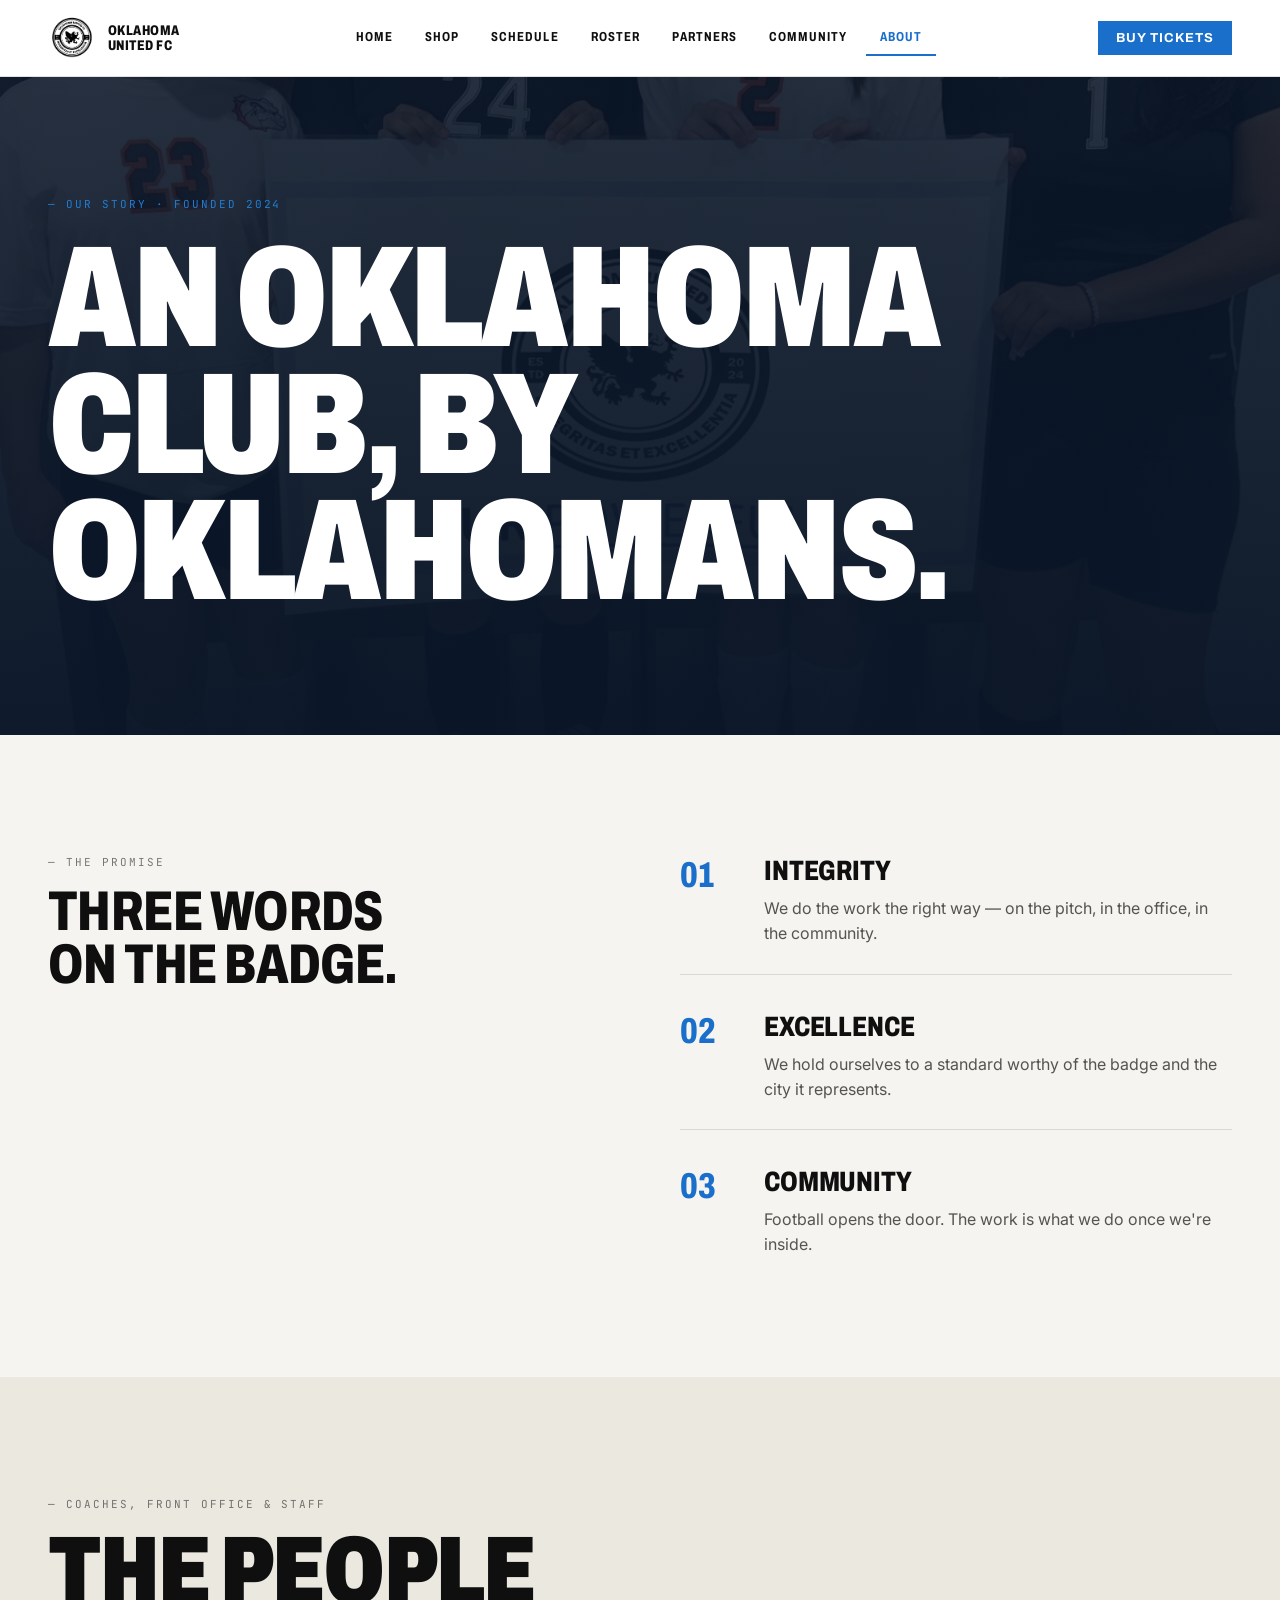
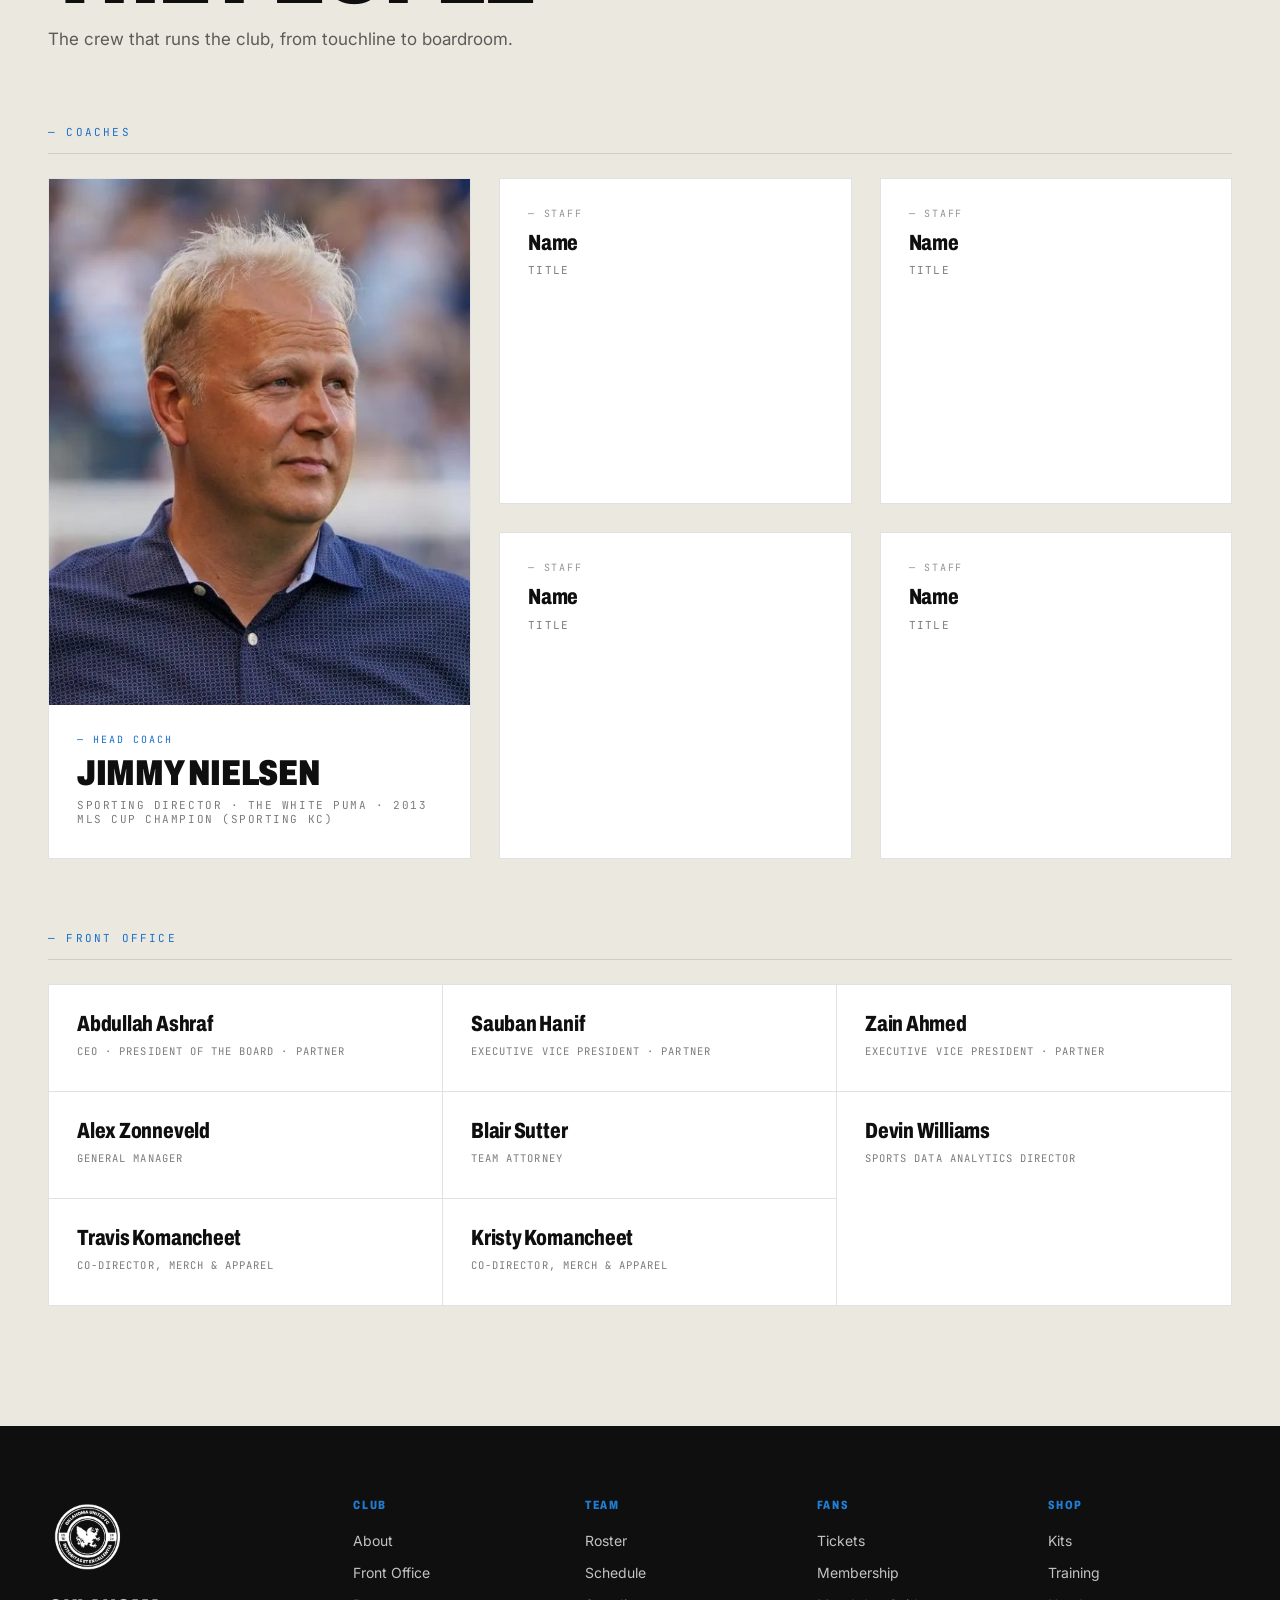
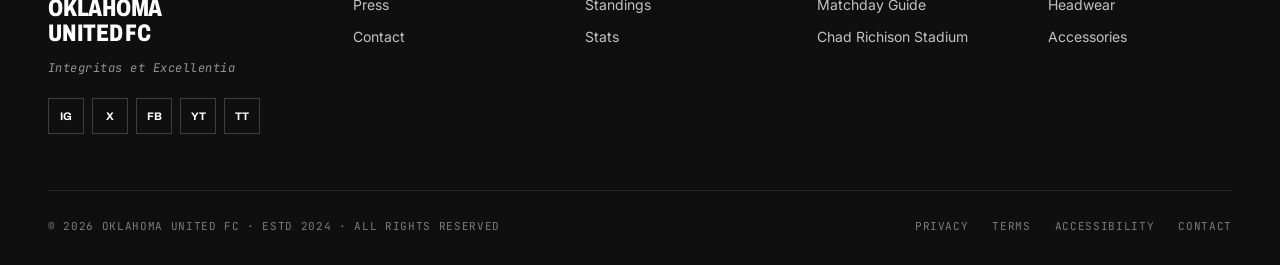
==== about.html @ a4835115 "Initial OUFC site — 9-page static build" ====
<!doctype html>
<html lang="en">
<head>
<meta charset="utf-8" />
<title>About · Oklahoma United FC</title>
<meta name="viewport" content="width=device-width, initial-scale=1" />
<link rel="icon" href="assets/logo-club.png" />
<link rel="preconnect" href="https://fonts.googleapis.com" />
<link rel="preconnect" href="https://fonts.gstatic.com" crossorigin />
<link href="https://fonts.googleapis.com/css2?family=Archivo:ital,wdth,wght@0,75..125,400..900;1,75..125,400..900&family=Inter:wght@400;500;600;700&family=JetBrains+Mono:ital,wght@0,400;0,500;1,400&display=swap" rel="stylesheet" />
<link rel="stylesheet" href="styles/oufc.css" />
</head>
<body>
<div class="page">
  <div data-nav data-active="About"></div>

  <!-- Hero -->
  <section style="position:relative;background:var(--navy);color:#fff;overflow:hidden;padding:120px 48px;">
    <img src="assets/community-2.jpg" alt="" style="position:absolute;inset:0;width:100%;height:100%;object-fit:cover;opacity:0.4;" />
    <div style="position:absolute;inset:0;background:linear-gradient(180deg, rgba(10,22,40,0.7) 0%, rgba(10,22,40,0.95) 100%);"></div>
    <div style="position:relative;max-width:1440px;margin:0 auto;">
      <div class="font-mono" style="font-size:11px;letter-spacing:0.18em;text-transform:uppercase;color:var(--blue-light);margin-bottom:24px;">— Our Story · Founded 2024</div>
      <h1 class="font-display" style="font-size:clamp(72px, 12vw, 144px);font-weight:900;line-height:0.88;text-transform:uppercase;letter-spacing:-0.025em;max-width:1200px;">An Oklahoma club, by Oklahomans.</h1>
    </div>
  </section>

  <!-- Three pillars -->
  <section style="padding:120px 48px;max-width:1440px;margin:0 auto;display:grid;grid-template-columns:1fr 1fr;gap:80px;">
    <div>
      <div class="eyebrow" style="margin-bottom:16px;">— The Promise</div>
      <h2 class="font-display" style="font-size:clamp(36px, 5vw, 56px);font-weight:800;line-height:0.95;text-transform:uppercase;letter-spacing:-0.01em;">Three words<br/>on the badge.</h2>
    </div>
    <div style="display:flex;flex-direction:column;gap:36px;">
      <div style="display:grid;grid-template-columns:60px 1fr;gap:24px;padding-bottom:28px;border-bottom:1px solid var(--line);">
        <div class="font-display" style="font-size:36px;font-weight:800;color:var(--blue);">01</div>
        <div>
          <h3 class="font-display" style="font-size:28px;font-weight:800;text-transform:uppercase;letter-spacing:-0.005em;margin-bottom:10px;">Integrity</h3>
          <p style="font-size:16px;line-height:1.55;color:rgba(15,15,16,0.7);">We do the work the right way — on the pitch, in the office, in the community.</p>
        </div>
      </div>
      <div style="display:grid;grid-template-columns:60px 1fr;gap:24px;padding-bottom:28px;border-bottom:1px solid var(--line);">
        <div class="font-display" style="font-size:36px;font-weight:800;color:var(--blue);">02</div>
        <div>
          <h3 class="font-display" style="font-size:28px;font-weight:800;text-transform:uppercase;letter-spacing:-0.005em;margin-bottom:10px;">Excellence</h3>
          <p style="font-size:16px;line-height:1.55;color:rgba(15,15,16,0.7);">We hold ourselves to a standard worthy of the badge and the city it represents.</p>
        </div>
      </div>
      <div style="display:grid;grid-template-columns:60px 1fr;gap:24px;">
        <div class="font-display" style="font-size:36px;font-weight:800;color:var(--blue);">03</div>
        <div>
          <h3 class="font-display" style="font-size:28px;font-weight:800;text-transform:uppercase;letter-spacing:-0.005em;margin-bottom:10px;">Community</h3>
          <p style="font-size:16px;line-height:1.55;color:rgba(15,15,16,0.7);">Football opens the door. The work is what we do once we're inside.</p>
        </div>
      </div>
    </div>
  </section>

  <!-- The People -->
  <section style="background:var(--paper-2);padding:120px 48px;">
    <div style="max-width:1440px;margin:0 auto;">
      <div class="eyebrow" style="margin-bottom:16px;">— Coaches, Front Office & Staff</div>
      <h2 class="font-display" style="font-size:clamp(64px, 10vw, 96px);font-weight:900;text-transform:uppercase;line-height:0.92;letter-spacing:-0.02em;margin-bottom:12px;">The People</h2>
      <p style="font-size:17px;line-height:1.5;color:rgba(15,15,16,0.65);max-width:720px;margin-bottom:72px;">The crew that runs the club, from touchline to boardroom.</p>

      <div style="margin-bottom:72px;">
        <div class="font-mono" style="font-size:11px;letter-spacing:0.2em;text-transform:uppercase;color:var(--blue);margin-bottom:24px;padding-bottom:14px;border-bottom:1px solid var(--line);">— Coaches</div>
        <div id="coaches-grid" style="display:grid;grid-template-columns:1.2fr 1fr 1fr;gap:28px;"></div>
      </div>

      <div>
        <div class="font-mono" style="font-size:11px;letter-spacing:0.2em;text-transform:uppercase;color:var(--blue);margin-bottom:24px;padding-bottom:14px;border-bottom:1px solid var(--line);">— Front Office</div>
        <div id="fo-grid" style="display:grid;grid-template-columns:repeat(3, 1fr);gap:0;border:1px solid var(--line);background:#fff;"></div>
      </div>
    </div>
  </section>

  <div data-footer></div>
</div>

<script src="js/data.js"></script>
<script src="js/site.js"></script>
<script>
  (function () {
    var D = window.OUFC_DATA;

    // Coaches: Jimmy as featured photo card spanning 2 rows; remaining 4 as plain "Name/Title" placeholder cards
    var coaches = D.coaches;
    document.getElementById("coaches-grid").innerHTML = coaches.map(function (c, i) {
      if (i === 0) {
        return '<div style="background:#fff;border:1px solid var(--line);padding:0;grid-row:span 2;">' +
            '<img src="assets/jimmy-nielsen.jpg" alt="' + c.name + '" style="width:100%;aspect-ratio:4/5;object-fit:cover;" />' +
            '<div style="padding:28px 28px 32px;">' +
              '<div class="font-mono" style="font-size:10px;letter-spacing:0.2em;text-transform:uppercase;color:var(--blue);margin-bottom:10px;">— Head Coach</div>' +
              '<div class="font-display" style="font-size:36px;font-weight:900;text-transform:uppercase;letter-spacing:-0.01em;line-height:0.95;margin-bottom:8px;">' + c.name + '</div>' +
              '<div class="font-mono" style="font-size:11px;letter-spacing:0.14em;text-transform:uppercase;color:rgba(15,15,16,0.55);">' + c.note + '</div>' +
            '</div>' +
          '</div>';
      }
      return '<div style="background:#fff;border:1px solid var(--line);padding:28px;">' +
          '<div class="font-mono" style="font-size:10px;letter-spacing:0.18em;text-transform:uppercase;color:rgba(15,15,16,0.45);margin-bottom:12px;">— Staff</div>' +
          '<div class="font-display" style="font-size:22px;font-weight:800;line-height:1.05;margin-bottom:8px;">' + c.name + '</div>' +
          '<div class="font-mono" style="font-size:11px;letter-spacing:0.12em;text-transform:uppercase;color:rgba(15,15,16,0.55);">' + c.role + '</div>' +
        '</div>';
    }).join("");

    // Front Office — 3 cols, no numbering
    var fo = D.frontOffice;
    document.getElementById("fo-grid").innerHTML = fo.map(function (p, i) {
      var br = (i % 3 !== 2) ? "1px solid var(--line)" : "none";
      var bb = i < fo.length - 3 ? "1px solid var(--line)" : "none";
      return '<div style="padding:28px 28px 32px;border-right:' + br + ';border-bottom:' + bb + ';">' +
          '<div class="font-display" style="font-size:22px;font-weight:800;line-height:1.05;margin-bottom:8px;">' + p.name + '</div>' +
          '<div class="font-mono" style="font-size:10.5px;letter-spacing:0.1em;text-transform:uppercase;color:rgba(15,15,16,0.55);line-height:1.4;">' + p.role + '</div>' +
        '</div>';
    }).join("");
  })();
</script>
</body>
</html>
---- styles/oufc.css ----
/* OUFC Design System */
:root {
  --blue: #1a6fca;
  --blue-light: #207ED5;
  --blue-deep: #0a3d7a;
  --navy: #0a1628;
  --ink: #0f0f10;
  --paper: #f5f4f0;
  --paper-2: #ebe8e0;
  --line: rgba(15,15,16,0.12);
  --line-strong: rgba(15,15,16,0.28);
  --gold: oklch(0.74 0.13 75);
  --red: #c62828;
  --green: #2e7d32;
}

* { box-sizing: border-box; margin: 0; padding: 0; }

html, body { background: var(--paper); color: var(--ink); font-family: 'Inter', system-ui, sans-serif; -webkit-font-smoothing: antialiased; }

img { display: block; max-width: 100%; }

a { color: inherit; }

.font-display { font-family: 'Archivo', 'Helvetica Neue', sans-serif; font-stretch: condensed; letter-spacing: -0.01em; }
.font-mono { font-family: 'JetBrains Mono', ui-monospace, monospace; }

.uppercase { text-transform: uppercase; }
.italic { font-style: italic; }

/* placeholder image style */
.ph {
  background:
    repeating-linear-gradient(135deg, rgba(255,255,255,0.05) 0 8px, transparent 8px 16px),
    linear-gradient(180deg, #1a2030, #0a1628);
  color: rgba(255,255,255,0.55);
  display: flex; align-items: center; justify-content: center;
  font-family: 'JetBrains Mono', monospace;
  font-size: 11px;
  letter-spacing: 0.08em;
  text-transform: uppercase;
  border: 1px solid rgba(255,255,255,0.06);
}
.ph-light {
  background:
    repeating-linear-gradient(135deg, rgba(15,15,16,0.04) 0 8px, transparent 8px 16px),
    var(--paper-2);
  color: rgba(15,15,16,0.55);
}

/* Shared button */
.btn {
  display: inline-flex; align-items: center; gap: 8px;
  padding: 14px 22px;
  border: none; cursor: pointer;
  font-family: 'Archivo', sans-serif;
  font-weight: 700;
  font-size: 13px;
  letter-spacing: 0.08em;
  text-transform: uppercase;
  text-decoration: none;
  transition: all .15s ease;
}
.btn-primary { background: var(--blue); color: #fff; }
.btn-primary:hover { background: var(--blue-light); }
.btn-dark { background: var(--ink); color: #fff; }
.btn-ghost { background: transparent; color: var(--ink); border: 1.5px solid var(--ink); }
.btn-ghost-light { background: transparent; color: #fff; border: 1.5px solid rgba(255,255,255,0.4); }

.eyebrow {
  font-family: 'JetBrains Mono', monospace;
  font-size: 11px;
  letter-spacing: 0.18em;
  text-transform: uppercase;
  color: rgba(15,15,16,0.55);
}
.eyebrow-light { color: rgba(255,255,255,0.55); }

/* Page wrapper */
.page {
  width: 100%;
  max-width: 1440px;
  margin: 0 auto;
  background: var(--paper);
  color: var(--ink);
  overflow-x: hidden;
}
.page-dark { background: var(--navy); color: #fff; }
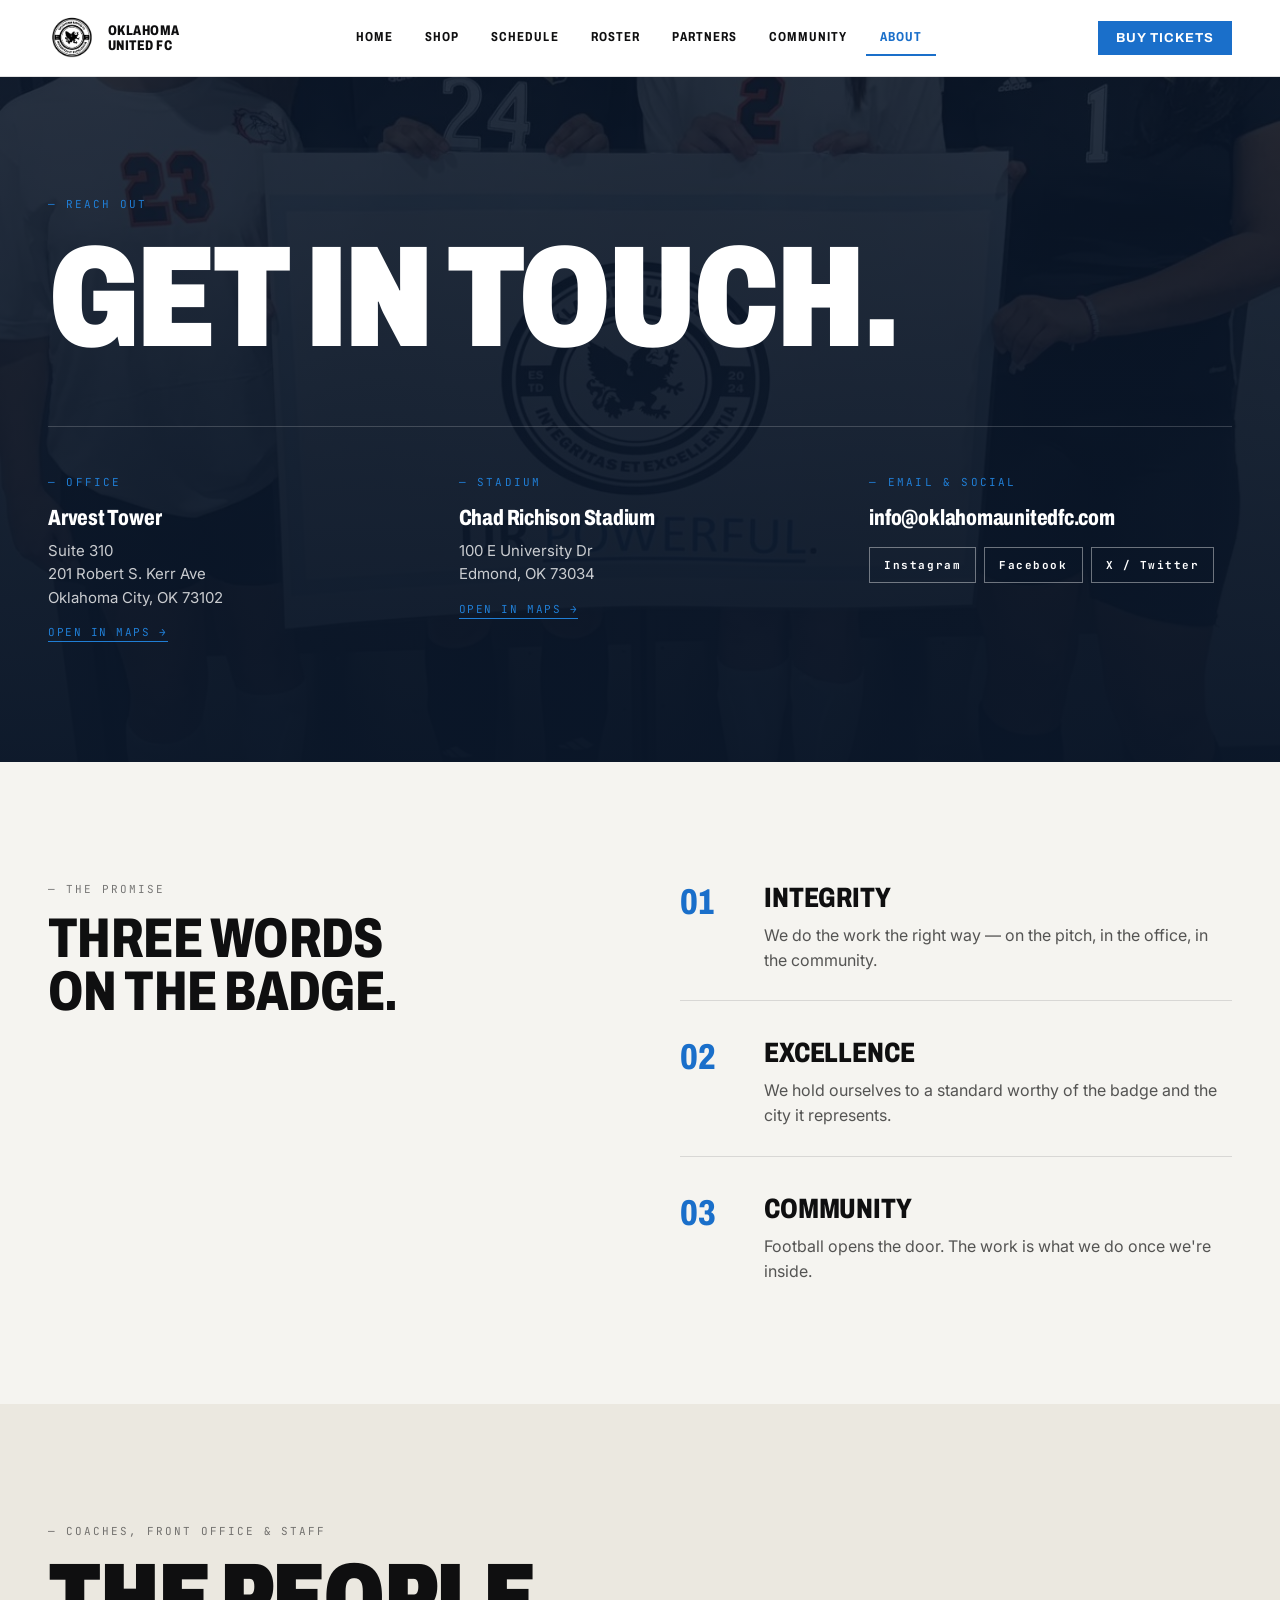
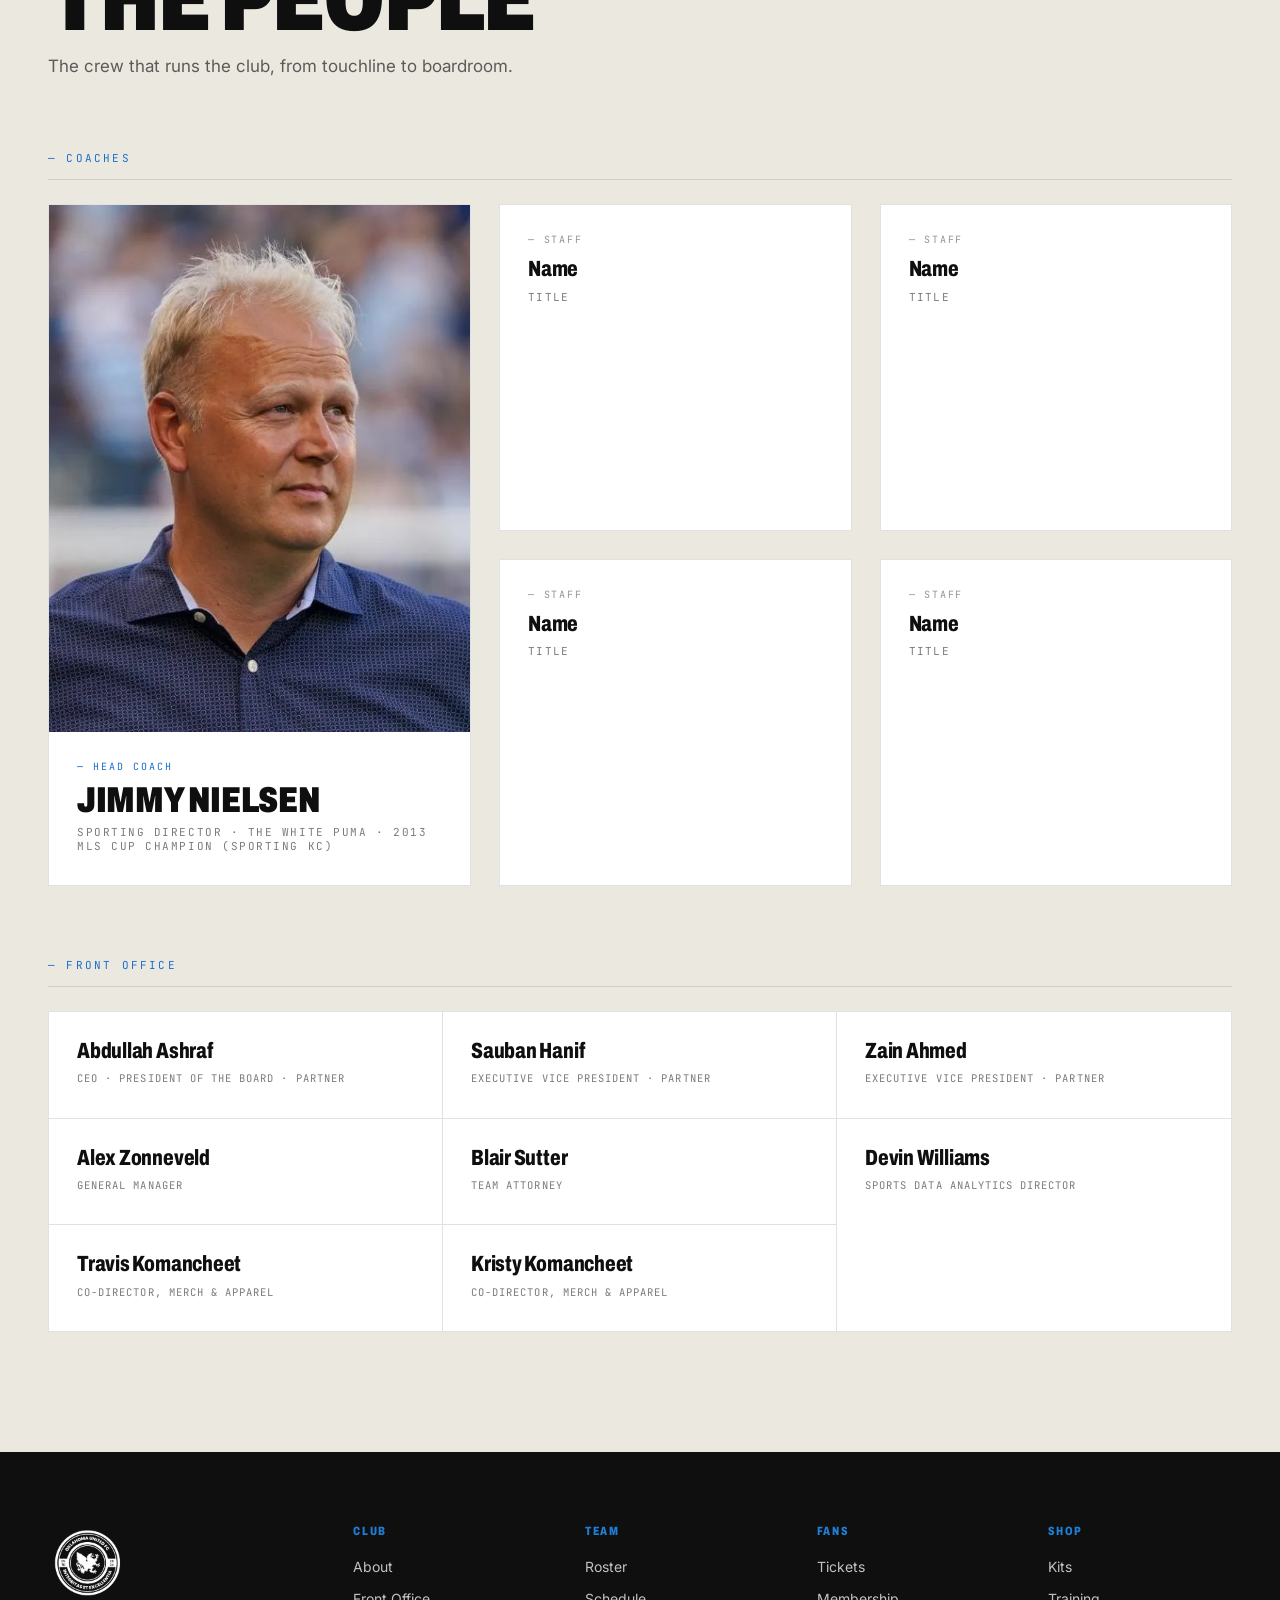
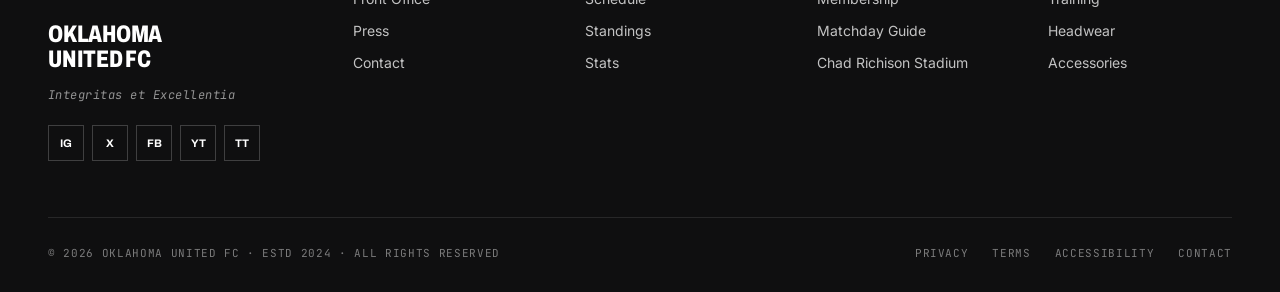
==== commit 7efaf080: "Replace About hero with contact info — Office, Stadium, Email & Social" ====
--- a/about.html
+++ b/about.html
@@ -14,13 +14,46 @@
 <div class="page">
   <div data-nav data-active="About"></div>
 
-  <!-- Hero -->
+  <!-- Contact hero -->
   <section style="position:relative;background:var(--navy);color:#fff;overflow:hidden;padding:120px 48px;">
     <img src="assets/community-2.jpg" alt="" style="position:absolute;inset:0;width:100%;height:100%;object-fit:cover;opacity:0.4;" />
     <div style="position:absolute;inset:0;background:linear-gradient(180deg, rgba(10,22,40,0.7) 0%, rgba(10,22,40,0.95) 100%);"></div>
     <div style="position:relative;max-width:1440px;margin:0 auto;">
-      <div class="font-mono" style="font-size:11px;letter-spacing:0.18em;text-transform:uppercase;color:var(--blue-light);margin-bottom:24px;">— Our Story · Founded 2024</div>
-      <h1 class="font-display" style="font-size:clamp(72px, 12vw, 144px);font-weight:900;line-height:0.88;text-transform:uppercase;letter-spacing:-0.025em;max-width:1200px;">An Oklahoma club, by Oklahomans.</h1>
+      <div class="font-mono" style="font-size:11px;letter-spacing:0.18em;text-transform:uppercase;color:var(--blue-light);margin-bottom:24px;">— Reach Out</div>
+      <h1 class="font-display" style="font-size:clamp(72px, 12vw, 144px);font-weight:900;line-height:0.88;text-transform:uppercase;letter-spacing:-0.025em;max-width:1200px;margin-bottom:64px;">Get in touch.</h1>
+
+      <div style="display:grid;grid-template-columns:1fr 1fr 1fr;gap:48px;border-top:1px solid rgba(255,255,255,0.18);padding-top:48px;">
+        <div>
+          <div class="font-mono" style="font-size:11px;letter-spacing:0.2em;text-transform:uppercase;color:var(--blue-light);margin-bottom:16px;">— Office</div>
+          <div class="font-display" style="font-size:22px;font-weight:800;line-height:1.2;margin-bottom:8px;">Arvest Tower</div>
+          <div style="font-size:15px;line-height:1.55;color:rgba(255,255,255,0.78);">
+            Suite 310<br/>
+            201 Robert S. Kerr Ave<br/>
+            Oklahoma City, OK 73102
+          </div>
+          <a href="https://www.google.com/maps/search/?api=1&query=201+Robert+S+Kerr+Ave+Suite+310+Oklahoma+City+OK+73102" target="_blank" rel="noopener" class="font-mono" style="display:inline-block;margin-top:16px;font-size:11px;letter-spacing:0.14em;text-transform:uppercase;color:var(--blue-light);text-decoration:none;border-bottom:1px solid var(--blue-light);padding-bottom:2px;">Open in Maps →</a>
+        </div>
+
+        <div>
+          <div class="font-mono" style="font-size:11px;letter-spacing:0.2em;text-transform:uppercase;color:var(--blue-light);margin-bottom:16px;">— Stadium</div>
+          <div class="font-display" style="font-size:22px;font-weight:800;line-height:1.2;margin-bottom:8px;">Chad Richison Stadium</div>
+          <div style="font-size:15px;line-height:1.55;color:rgba(255,255,255,0.78);">
+            100 E University Dr<br/>
+            Edmond, OK 73034
+          </div>
+          <a href="https://www.google.com/maps/search/?api=1&query=Chad+Richison+Stadium+100+E+University+Dr+Edmond+OK" target="_blank" rel="noopener" class="font-mono" style="display:inline-block;margin-top:16px;font-size:11px;letter-spacing:0.14em;text-transform:uppercase;color:var(--blue-light);text-decoration:none;border-bottom:1px solid var(--blue-light);padding-bottom:2px;">Open in Maps →</a>
+        </div>
+
+        <div>
+          <div class="font-mono" style="font-size:11px;letter-spacing:0.2em;text-transform:uppercase;color:var(--blue-light);margin-bottom:16px;">— Email & Social</div>
+          <a href="mailto:info@oklahomaunitedfc.com" class="font-display" style="font-size:22px;font-weight:800;line-height:1.2;margin-bottom:16px;color:#fff;text-decoration:none;display:block;word-break:break-all;">info@oklahomaunitedfc.com</a>
+          <div style="display:flex;gap:8px;flex-wrap:wrap;">
+            <a href="https://www.instagram.com/oklahomaunitedfc/" target="_blank" rel="noopener" class="font-mono" style="padding:10px 14px;border:1px solid rgba(255,255,255,0.4);color:#fff;text-decoration:none;font-size:11px;letter-spacing:0.14em;font-weight:700;">Instagram</a>
+            <a href="https://www.facebook.com/oklahomaunitedfc/" target="_blank" rel="noopener" class="font-mono" style="padding:10px 14px;border:1px solid rgba(255,255,255,0.4);color:#fff;text-decoration:none;font-size:11px;letter-spacing:0.14em;font-weight:700;">Facebook</a>
+            <a href="https://x.com/oklaunitedfc" target="_blank" rel="noopener" class="font-mono" style="padding:10px 14px;border:1px solid rgba(255,255,255,0.4);color:#fff;text-decoration:none;font-size:11px;letter-spacing:0.14em;font-weight:700;">X / Twitter</a>
+          </div>
+        </div>
+      </div>
     </div>
   </section>
 
--- a/styles/oufc.css
+++ b/styles/oufc.css
@@ -76,13 +76,146 @@
 }
 .eyebrow-light { color: rgba(255,255,255,0.55); }
 
-/* Page wrapper */
+/* Hamburger button — hidden on desktop, shown on mobile via media query */
+.nav-toggle {
+  display: none;
+  align-items: center;
+  gap: 6px;
+  padding: 9px 14px;
+  background: transparent;
+  color: var(--ink);
+  border: 1.5px solid var(--ink);
+  cursor: pointer;
+  font-family: 'Archivo', sans-serif;
+  font-weight: 700;
+  font-size: 12px;
+  letter-spacing: 0.08em;
+  text-transform: uppercase;
+}
+.nav-toggle:hover { background: var(--ink); color: #fff; }
+.nav-toggle-icon { font-size: 14px; line-height: 1; }
+
+/* Page wrapper — full-bleed; section backgrounds run edge-to-edge,
+   inner content is centered at max-width: 1440px inside each section. */
 .page {
   width: 100%;
-  max-width: 1440px;
-  margin: 0 auto;
   background: var(--paper);
   color: var(--ink);
   overflow-x: hidden;
 }
 .page-dark { background: var(--navy); color: #fff; }
+
+/* ---------- Mobile responsive overrides ----------
+   The design uses lots of inline `grid-template-columns` with fixed counts
+   and `padding: ... 48px` for side gutters. We override those at narrow
+   breakpoints. !important is required to beat inline styles. */
+@media (max-width: 900px) {
+  /* Stack every explicit-column grid into a single column */
+  [style*="grid-template-columns"] {
+    grid-template-columns: 1fr !important;
+    gap: 20px !important;
+  }
+
+  /* Side borders look wrong once a grid is stacked */
+  [style*="border-left:1px solid"] {
+    border-left: none !important;
+    padding-left: 0 !important;
+  }
+  [style*="border-right:1px solid"] {
+    border-right: none !important;
+  }
+
+  /* Header on mobile: tight row with logo + hamburger + Buy Tickets.
+     Nav links collapse into a dropdown that opens when MENU is tapped. */
+  header > div {
+    flex-wrap: wrap !important;
+    height: auto !important;
+    padding: 10px 14px !important;
+    gap: 8px !important;
+    justify-content: flex-start !important;
+  }
+  header > div > a:first-child {
+    margin-right: auto !important;
+  }
+  header > div > a:first-child img {
+    height: 36px !important;
+  }
+  header > div > a:first-child div {
+    font-size: 11px !important;
+  }
+  /* Show the hamburger */
+  .nav-toggle { display: inline-flex !important; }
+  /* Hide nav links by default; show as full-width dropdown when toggled */
+  header nav.nav-links {
+    display: none !important;
+    order: 99 !important;
+    width: 100% !important;
+    flex-wrap: wrap !important;
+    justify-content: center !important;
+    gap: 0 !important;
+    margin-top: 6px !important;
+    padding-top: 8px !important;
+    border-top: 1px solid var(--line) !important;
+  }
+  header nav.nav-links.is-open {
+    display: flex !important;
+  }
+  header nav.nav-links a {
+    padding: 12px 16px !important;
+    font-size: 13px !important;
+    width: 100% !important;
+    text-align: center !important;
+    border-bottom: 1px solid var(--line) !important;
+  }
+  /* Shrink Buy Tickets button slightly so it fits next to MENU */
+  header > div > a.btn-primary {
+    padding: 9px 14px !important;
+    font-size: 12px !important;
+  }
+
+  /* Reduce horizontal padding on all sections + inner padded containers */
+  section,
+  footer > div,
+  div[style*="padding:0 48px"] {
+    padding-left: 20px !important;
+    padding-right: 20px !important;
+  }
+
+  /* Tighten huge top/bottom padding on big sections */
+  section[style*="padding:120px"] { padding-top: 64px !important; padding-bottom: 64px !important; }
+  section[style*="padding:96px"]  { padding-top: 56px !important; padding-bottom: 56px !important; }
+  section[style*="padding:88px"]  { padding-top: 48px !important; padding-bottom: 48px !important; }
+  section[style*="padding:80px"]  { padding-top: 48px !important; padding-bottom: 48px !important; }
+  section[style*="padding:72px"]  { padding-top: 48px !important; padding-bottom: 48px !important; }
+
+  /* Hero on home — shrink min-height + inner padding */
+  section[style*="min-height:820px"] { min-height: 560px !important; }
+  div[style*="padding:120px 48px 0"] { padding: 72px 20px 0 !important; min-height: 560px !important; }
+
+  /* Ticker: scroll horizontally instead of clipping */
+  [style*="display:flex;flex:1;overflow:hidden"] {
+    overflow-x: auto !important;
+    overflow-y: hidden !important;
+  }
+
+  /* Schedule pill filter buttons — make tappable */
+  button[style*="padding:10px 18px"], button[style*="padding:10px 16px"] {
+    padding: 10px 14px !important;
+    font-size: 11px !important;
+  }
+}
+
+@media (max-width: 600px) {
+  section,
+  footer > div,
+  div[style*="padding:0 48px"] {
+    padding-left: 16px !important;
+    padding-right: 16px !important;
+  }
+  /* Cards/blocks with inner padding 64 — tighten */
+  div[style*="padding:64px"]    { padding: 32px !important; }
+  div[style*="padding:48px"]    { padding: 24px !important; }
+  div[style*="padding:36px"]    { padding: 24px !important; }
+  /* Buttons: full-width on tiny screens for thumb-friendly tapping */
+  .btn { padding: 12px 18px; font-size: 12px; }
+}
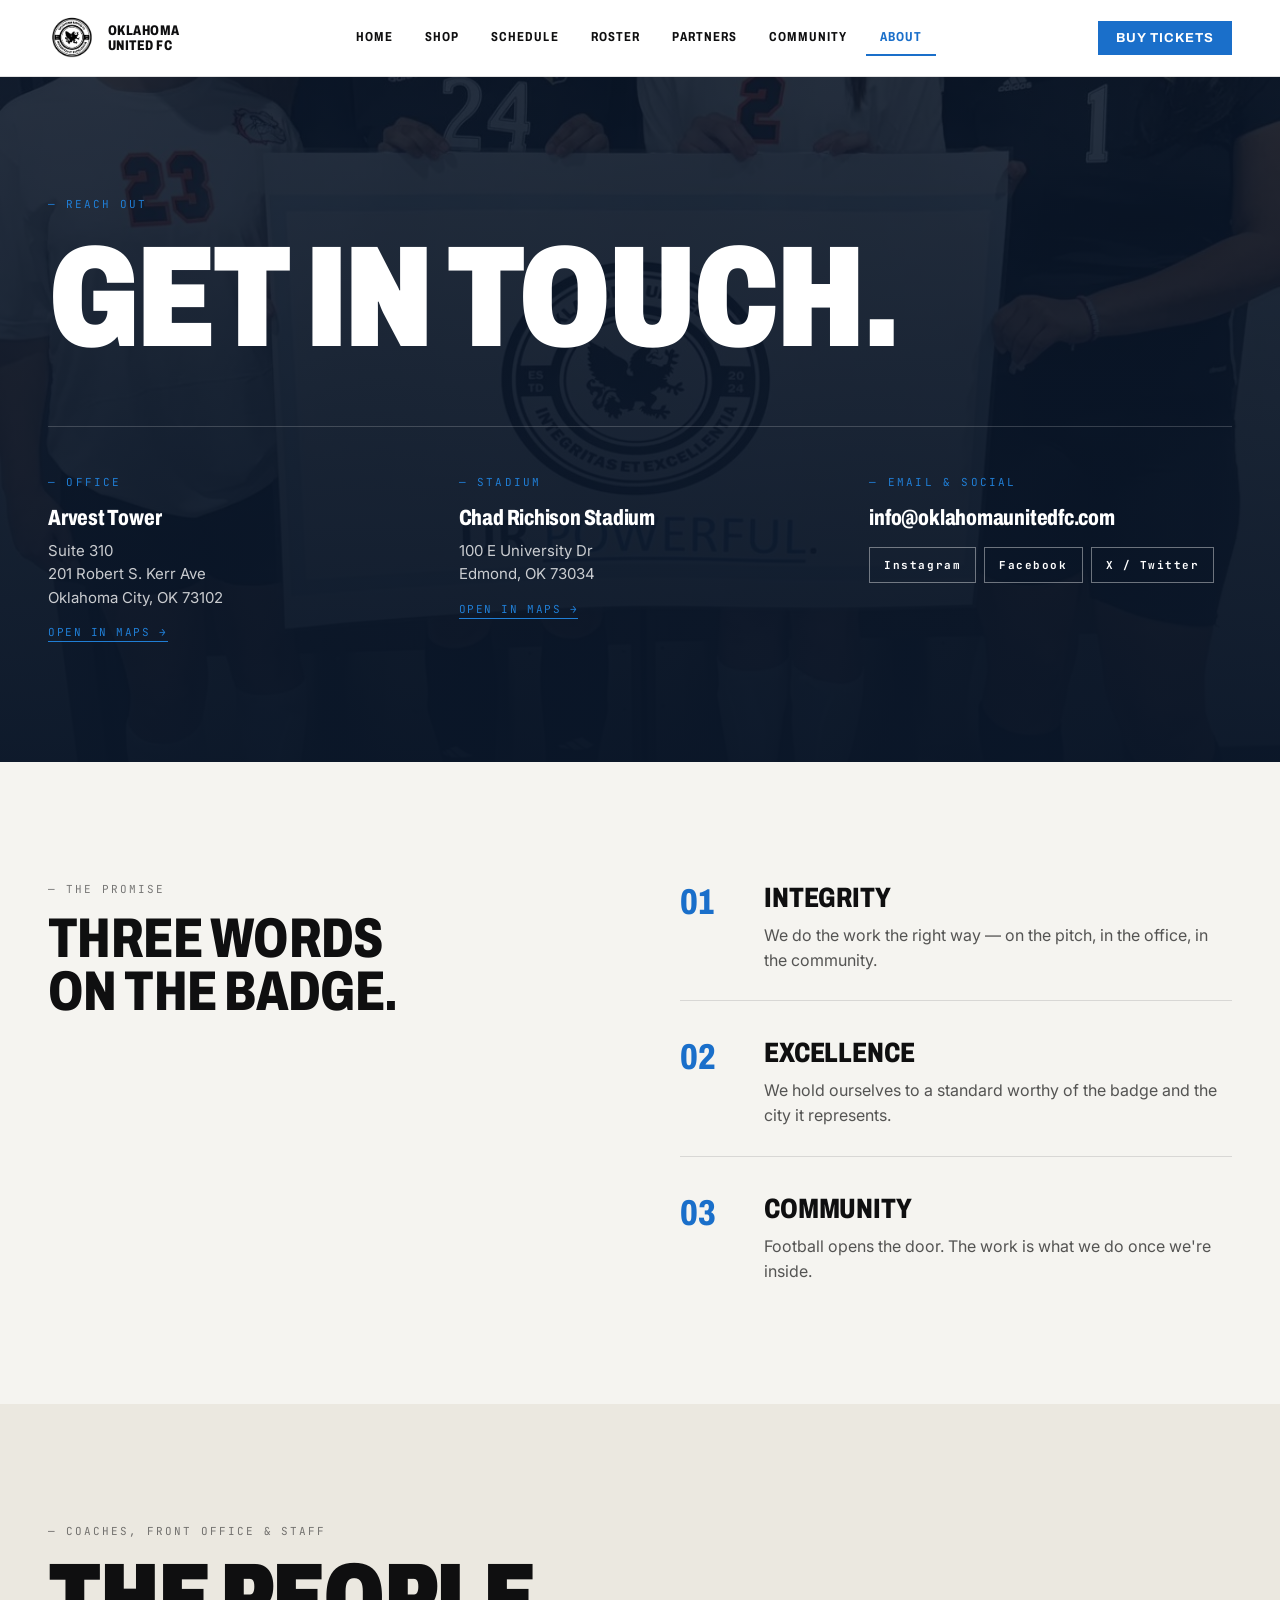
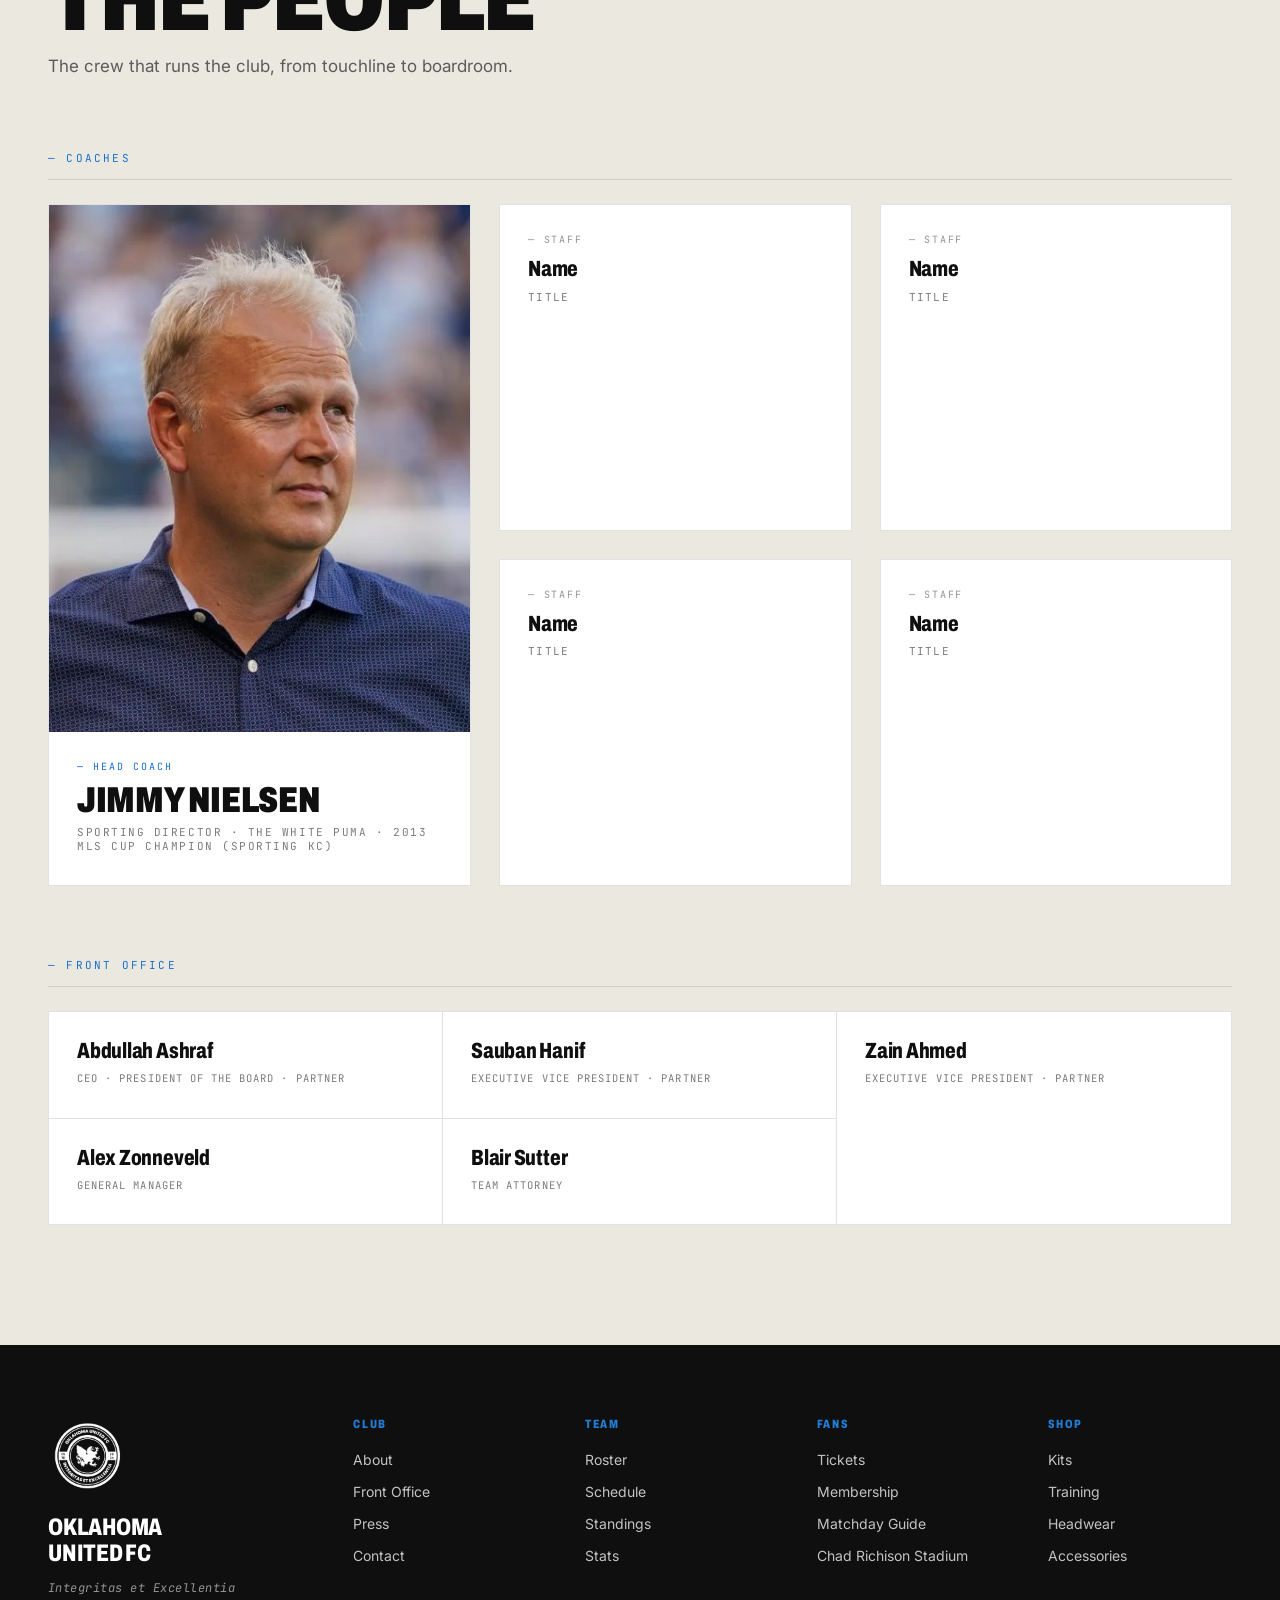
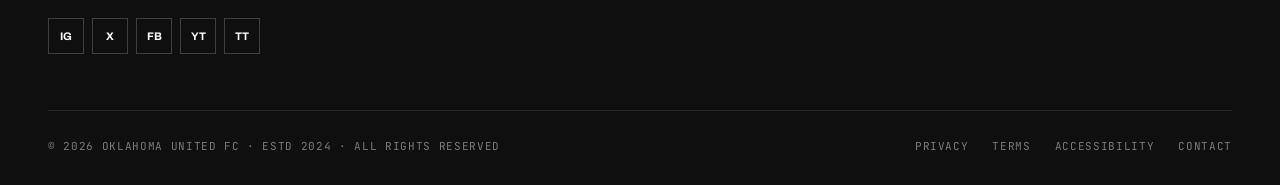
==== commit 80a2b919: "Add Open Graph + Twitter card share images (logo on paper bg)" ====
--- a/about.html
+++ b/about.html
@@ -5,6 +5,17 @@
 <title>About · Oklahoma United FC</title>
 <meta name="viewport" content="width=device-width, initial-scale=1" />
 <link rel="icon" href="assets/logo-club.png" />
+<meta property="og:type" content="website" />
+<meta property="og:title" content="About | Oklahoma United FC" />
+<meta property="og:description" content="Oklahoma United FC. Inaugural 2026 season in The League FC's Red River Conference. Chad Richison Stadium, Edmond, OK." />
+<meta property="og:image" content="/assets/og-image.png" />
+<meta property="og:image:width" content="1200" />
+<meta property="og:image:height" content="630" />
+<meta property="og:site_name" content="Oklahoma United FC" />
+<meta name="twitter:card" content="summary_large_image" />
+<meta name="twitter:title" content="About | Oklahoma United FC" />
+<meta name="twitter:description" content="Oklahoma United FC. Inaugural 2026 season in The League FC's Red River Conference. Chad Richison Stadium, Edmond, OK." />
+<meta name="twitter:image" content="/assets/og-image.png" />
 <link rel="preconnect" href="https://fonts.googleapis.com" />
 <link rel="preconnect" href="https://fonts.gstatic.com" crossorigin />
 <link href="https://fonts.googleapis.com/css2?family=Archivo:ital,wdth,wght@0,75..125,400..900;1,75..125,400..900&family=Inter:wght@400;500;600;700&family=JetBrains+Mono:ital,wght@0,400;0,500;1,400&display=swap" rel="stylesheet" />
--- a/styles/oufc.css
+++ b/styles/oufc.css
@@ -95,6 +95,53 @@
 .nav-toggle:hover { background: var(--ink); color: #fff; }
 .nav-toggle-icon { font-size: 14px; line-height: 1; }
 
+/* Instagram marquee — auto-scrolling continuous loop.
+   Items are duplicated in HTML so translateX(-50%) loops seamlessly. */
+.ig-marquee {
+  overflow: hidden;
+  position: relative;
+}
+.ig-marquee-row {
+  display: flex;
+  width: max-content;
+  animation: ig-marquee 60s linear infinite;
+  will-change: transform;
+}
+.ig-marquee:hover .ig-marquee-row {
+  animation-play-state: paused;
+}
+.ig-marquee-item {
+  flex: 0 0 280px;
+  height: 280px;
+  position: relative;
+  display: block;
+  margin-right: 4px;
+  text-decoration: none;
+}
+.ig-marquee-item img {
+  width: 280px;
+  height: 280px;
+  object-fit: cover;
+  display: block;
+}
+.ig-marquee-meta {
+  position: absolute;
+  left: 12px;
+  bottom: 12px;
+  color: #fff;
+  letter-spacing: 0.14em;
+  text-shadow: 0 1px 4px rgba(0,0,0,0.6);
+  font-size: 10px;
+  font-family: 'JetBrains Mono', ui-monospace, monospace;
+}
+@keyframes ig-marquee {
+  from { transform: translateX(0); }
+  to { transform: translateX(-50%); }
+}
+@media (prefers-reduced-motion: reduce) {
+  .ig-marquee-row { animation: none; }
+}
+
 /* Page wrapper — full-bleed; section backgrounds run edge-to-edge,
    inner content is centered at max-width: 1440px inside each section. */
 .page {
@@ -190,7 +237,7 @@
 
   /* Hero on home — shrink min-height + inner padding */
   section[style*="min-height:820px"] { min-height: 560px !important; }
-  div[style*="padding:120px 48px 0"] { padding: 72px 20px 0 !important; min-height: 560px !important; }
+  div[style*="padding:60px 48px 0"] { padding: 36px 20px 0 !important; min-height: 560px !important; }
 
   /* Ticker: scroll horizontally instead of clipping */
   [style*="display:flex;flex:1;overflow:hidden"] {
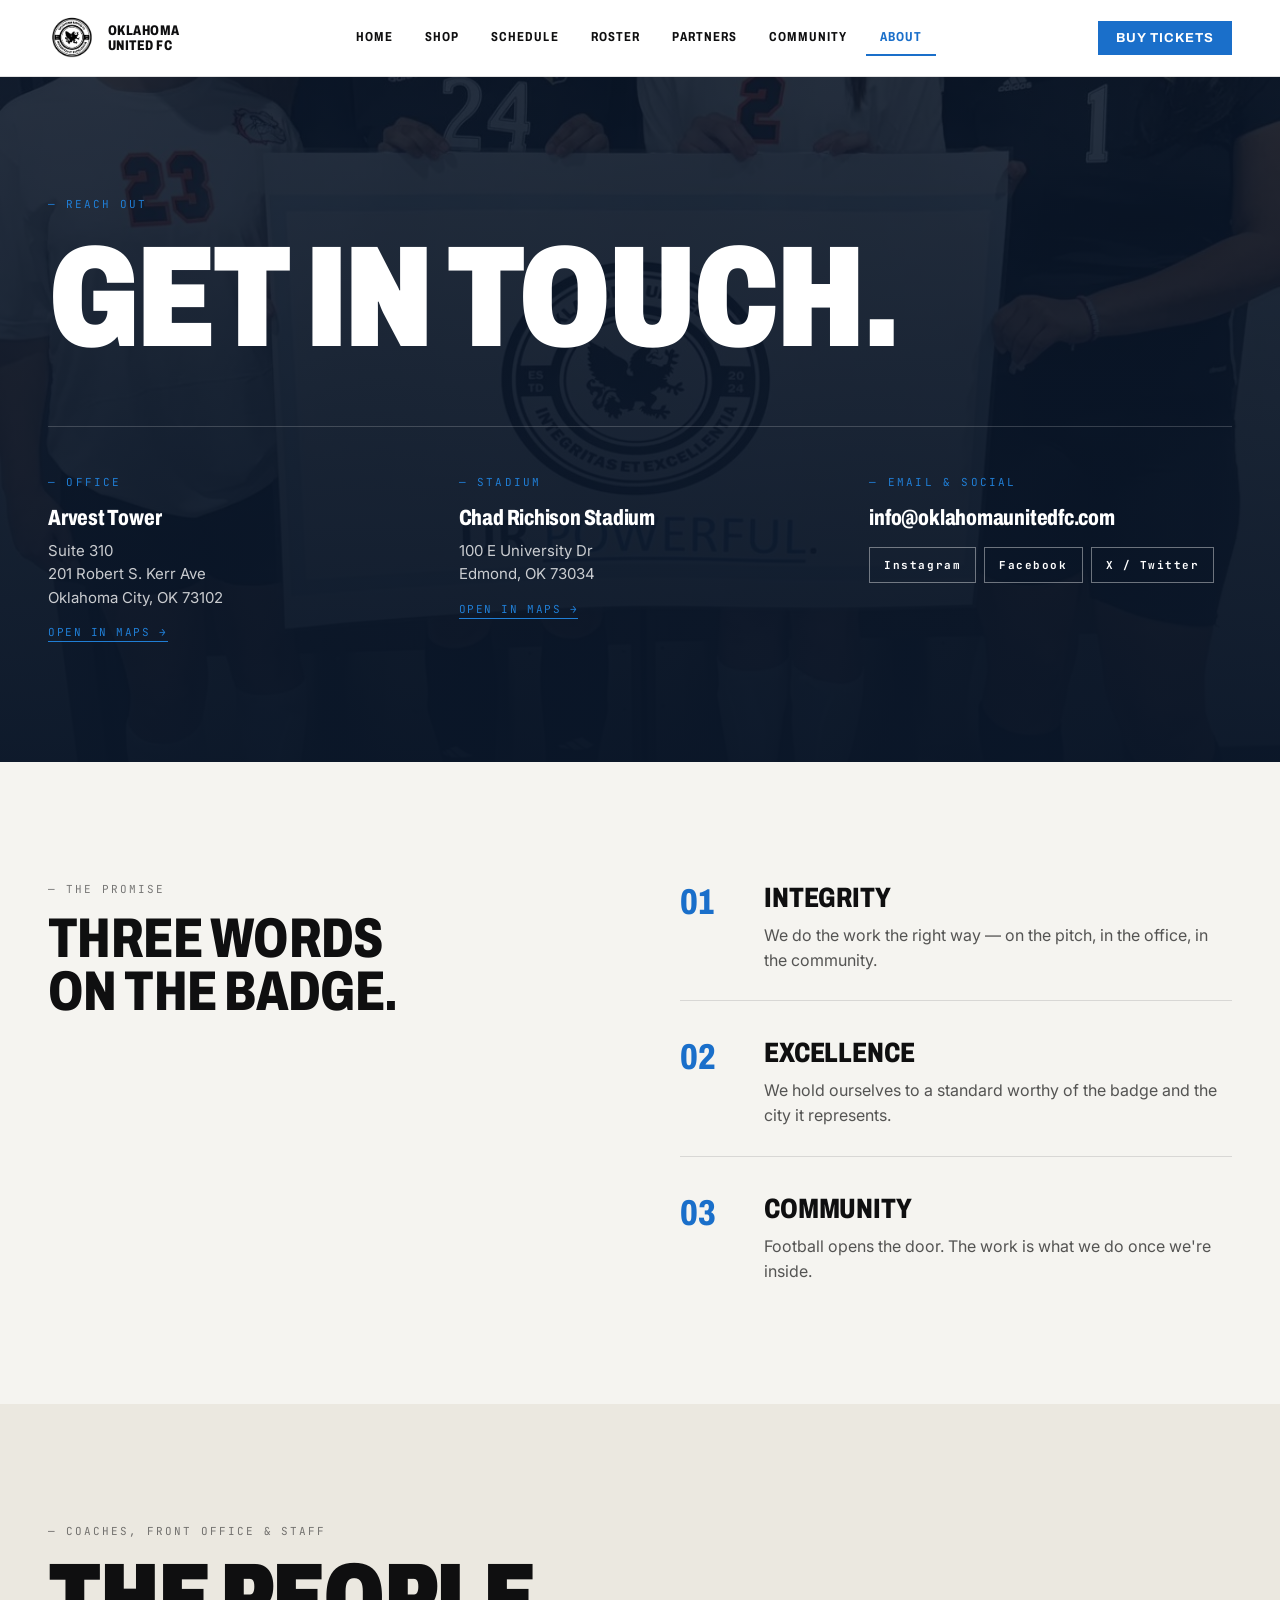
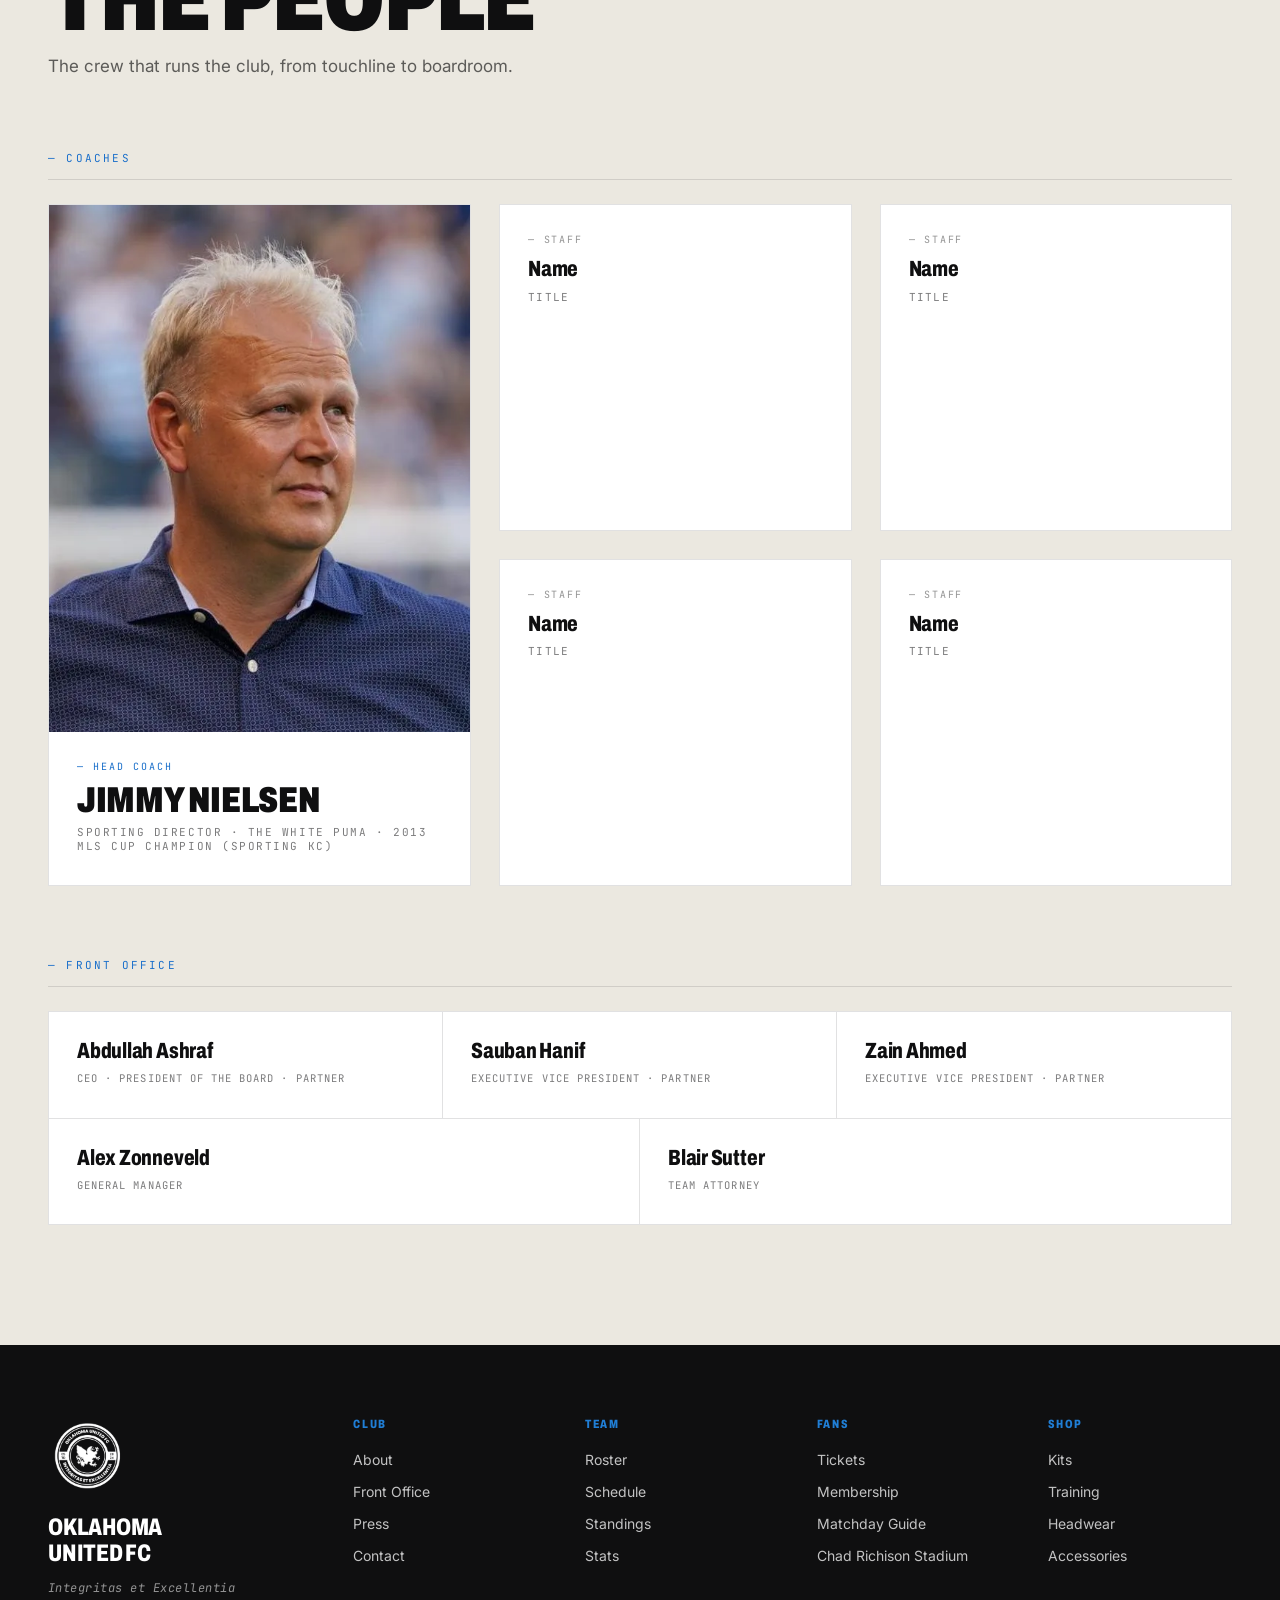
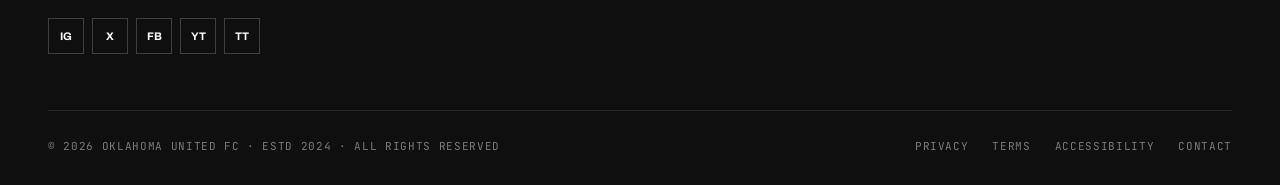
==== commit be26d31d: "Front Office layout: 6-col grid; Alex & Blair span 3 cols, centered" ====
--- a/about.html
+++ b/about.html
@@ -113,7 +113,7 @@
 
       <div>
         <div class="font-mono" style="font-size:11px;letter-spacing:0.2em;text-transform:uppercase;color:var(--blue);margin-bottom:24px;padding-bottom:14px;border-bottom:1px solid var(--line);">— Front Office</div>
-        <div id="fo-grid" style="display:grid;grid-template-columns:repeat(3, 1fr);gap:0;border:1px solid var(--line);background:#fff;"></div>
+        <div id="fo-grid" style="display:grid;grid-template-columns:repeat(6, 1fr);gap:0;border:1px solid var(--line);background:#fff;"></div>
       </div>
     </div>
   </section>
@@ -147,12 +147,15 @@
         '</div>';
     }).join("");
 
-    // Front Office — 3 cols, no numbering
+    // Front Office — 6-col grid: first 3 span 2 cols (top row of 3),
+    // remaining 2 span 3 cols (bottom row centered, larger boxes).
     var fo = D.frontOffice;
     document.getElementById("fo-grid").innerHTML = fo.map(function (p, i) {
-      var br = (i % 3 !== 2) ? "1px solid var(--line)" : "none";
-      var bb = i < fo.length - 3 ? "1px solid var(--line)" : "none";
-      return '<div style="padding:28px 28px 32px;border-right:' + br + ';border-bottom:' + bb + ';">' +
+      var span = i < 3 ? 2 : 3;
+      var lastInRow = (i === 2) || (i === fo.length - 1);
+      var br = lastInRow ? "none" : "1px solid var(--line)";
+      var bb = i < 3 ? "1px solid var(--line)" : "none";
+      return '<div style="grid-column:span ' + span + ';padding:28px 28px 32px;border-right:' + br + ';border-bottom:' + bb + ';">' +
           '<div class="font-display" style="font-size:22px;font-weight:800;line-height:1.05;margin-bottom:8px;">' + p.name + '</div>' +
           '<div class="font-mono" style="font-size:10.5px;letter-spacing:0.1em;text-transform:uppercase;color:rgba(15,15,16,0.55);line-height:1.4;">' + p.role + '</div>' +
         '</div>';
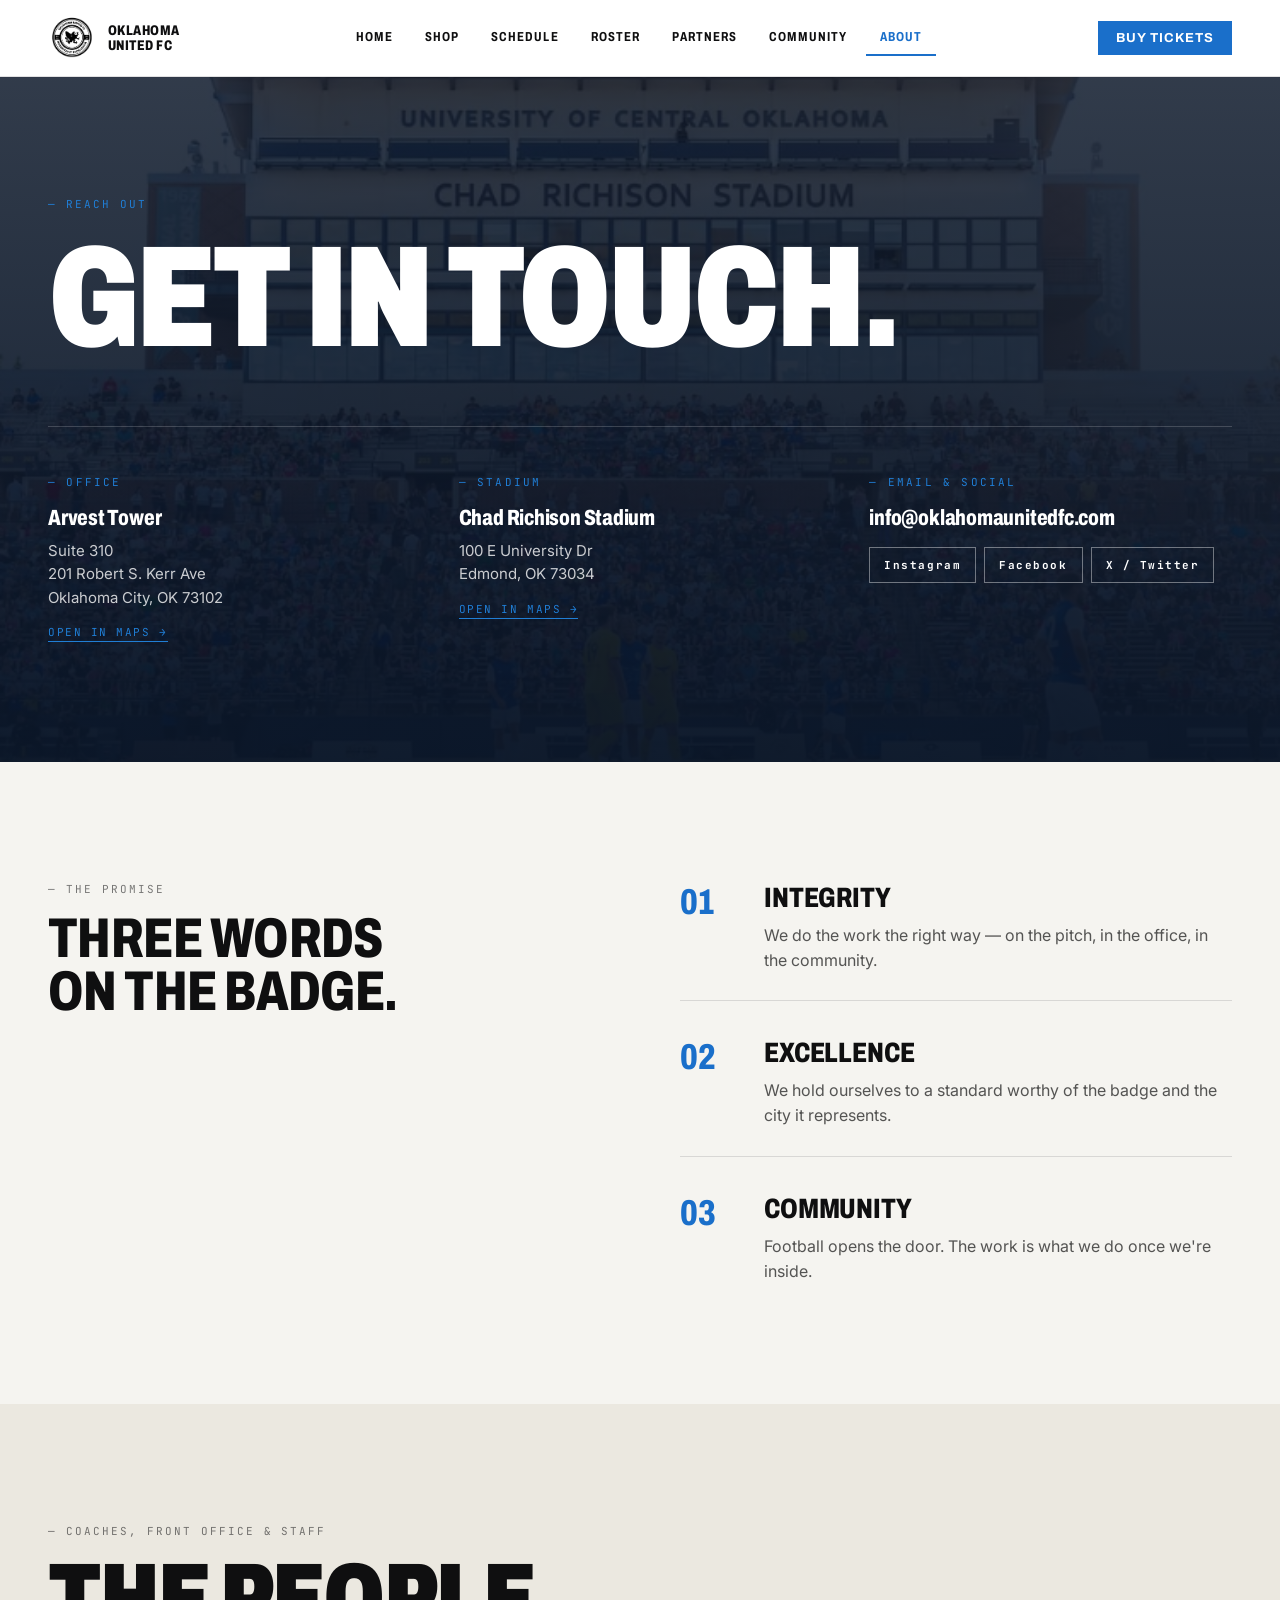
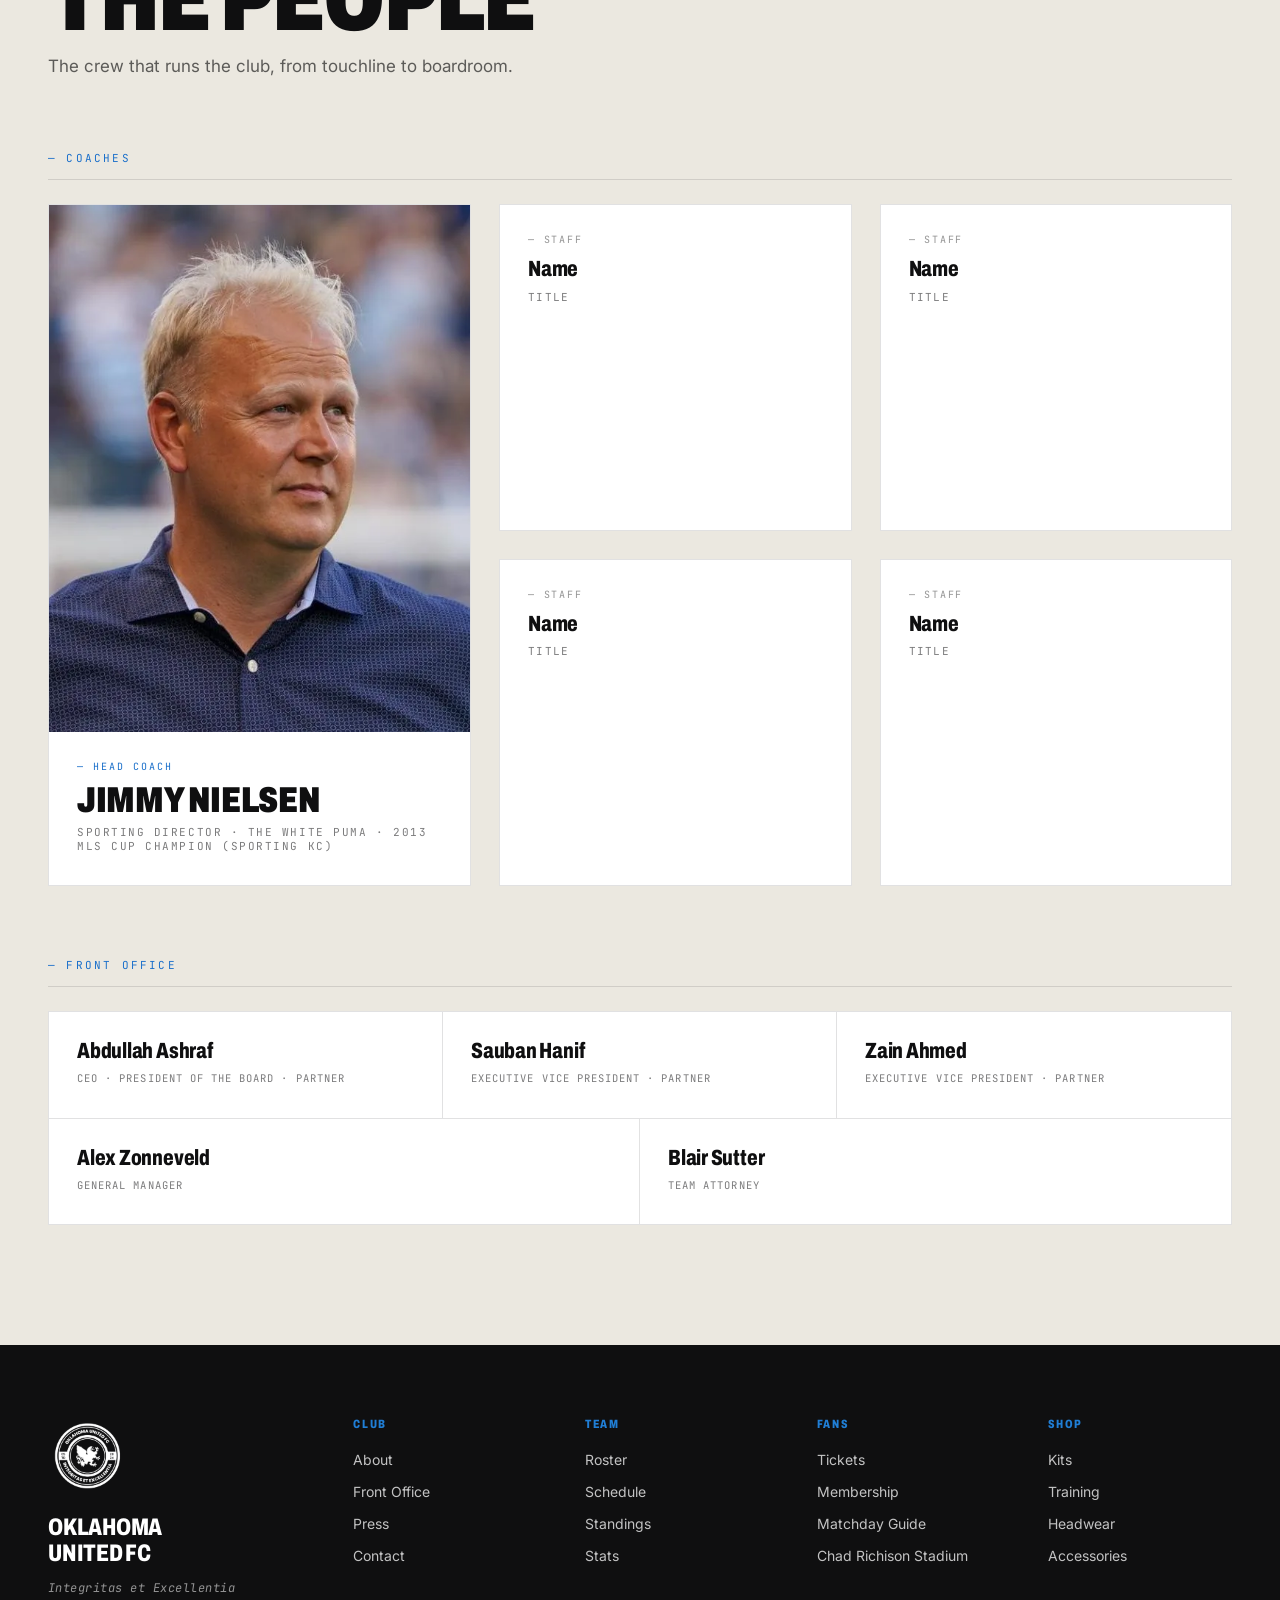
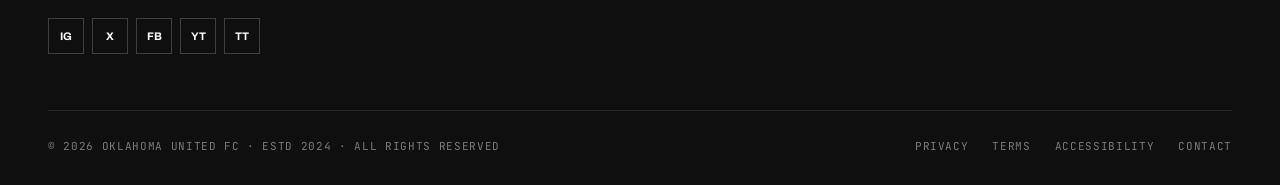
==== commit 3d115bdf: "About + Community: swap in dedicated hero photos About hero now uses a Chad Richison Stadium crowd s" ====
--- a/about.html
+++ b/about.html
@@ -27,7 +27,7 @@
 
   <!-- Contact hero -->
   <section style="position:relative;background:var(--navy);color:#fff;overflow:hidden;padding:120px 48px;">
-    <img src="assets/community-2.jpg" alt="" style="position:absolute;inset:0;width:100%;height:100%;object-fit:cover;opacity:0.4;" />
+    <img src="assets/about-hero.png" alt="" style="position:absolute;inset:0;width:100%;height:100%;object-fit:cover;opacity:0.55;" />
     <div style="position:absolute;inset:0;background:linear-gradient(180deg, rgba(10,22,40,0.7) 0%, rgba(10,22,40,0.95) 100%);"></div>
     <div style="position:relative;max-width:1440px;margin:0 auto;">
       <div class="font-mono" style="font-size:11px;letter-spacing:0.18em;text-transform:uppercase;color:var(--blue-light);margin-bottom:24px;">— Reach Out</div>
--- a/styles/oufc.css
+++ b/styles/oufc.css
@@ -142,13 +142,96 @@
   .ig-marquee-row { animation: none; }
 }
 
+/* Partner tier marquee — same loop pattern, sized per tier via inline vars. */
+.partner-marquee {
+  overflow: hidden;
+  position: relative;
+  border: 1px solid var(--line);
+  background: var(--line);
+}
+.partner-marquee-row {
+  display: flex;
+  width: max-content;
+  animation: partner-marquee var(--marquee-duration, 60s) linear infinite;
+  will-change: transform;
+}
+.partner-marquee:hover .partner-marquee-row {
+  animation-play-state: paused;
+}
+.partner-marquee-item {
+  flex: 0 0 auto;
+  display: flex;
+  align-items: center;
+  justify-content: center;
+  background: var(--paper);
+  margin-right: 1px;
+  padding: 0 24px;
+  text-align: center;
+  line-height: 1.15;
+  font-weight: 700;
+  letter-spacing: 0.04em;
+  color: rgba(15, 15, 16, 0.78);
+}
+.partner-marquee-item img {
+  max-width: 80%;
+  max-height: 70%;
+  object-fit: contain;
+}
+.partner-marquee.is-dark {
+  border-color: rgba(255, 255, 255, 0.08);
+  background: rgba(255, 255, 255, 0.08);
+}
+.partner-marquee.is-dark .partner-marquee-item {
+  background: var(--ink);
+  color: rgba(255, 255, 255, 0.78);
+}
+.partner-marquee.is-dark .partner-marquee-item img {
+  filter: brightness(0) invert(1);
+  opacity: 0.85;
+}
+
+/* Hero watermark — white club mark in the upper-right of the hero image.
+   Sized off the viewport so it scales without crowding the headline.
+   Hidden on phones to keep the title and image breathing room. */
+.hero-watermark {
+  position: absolute;
+  top: 140px;
+  /* Align right edge with the 1440px content gutter (48px section padding). */
+  right: max(48px, calc((100vw - 1440px) / 2 + 48px));
+  width: clamp(180px, 22vw, 360px);
+  height: auto;
+  opacity: 0.85;
+  pointer-events: none;
+  z-index: 1;
+  filter: drop-shadow(0 4px 24px rgba(0, 0, 0, 0.45));
+}
+@media (max-width: 1024px) {
+  .hero-watermark {
+    top: 110px;
+    right: 32px;
+    width: clamp(140px, 24vw, 220px);
+    opacity: 0.7;
+  }
+}
+@media (max-width: 640px) {
+  .hero-watermark { display: none; }
+}
+@keyframes partner-marquee {
+  from { transform: translateX(0); }
+  to { transform: translateX(-50%); }
+}
+@media (prefers-reduced-motion: reduce) {
+  .partner-marquee-row { animation: none; }
+}
+
 /* Page wrapper — full-bleed; section backgrounds run edge-to-edge,
    inner content is centered at max-width: 1440px inside each section. */
 .page {
   width: 100%;
   background: var(--paper);
   color: var(--ink);
-  overflow-x: hidden;
+  /* `clip` (not `hidden`) so position:sticky descendants still work. */
+  overflow-x: clip;
 }
 .page-dark { background: var(--navy); color: #fff; }
 
@@ -236,8 +319,8 @@
   section[style*="padding:72px"]  { padding-top: 48px !important; padding-bottom: 48px !important; }
 
   /* Hero on home — shrink min-height + inner padding */
-  section[style*="min-height:820px"] { min-height: 560px !important; }
-  div[style*="padding:60px 48px 0"] { padding: 36px 20px 0 !important; min-height: 560px !important; }
+  section[style*="min-height:760px"] { min-height: 540px !important; }
+  div[style*="padding:60px 48px 0"] { padding: 36px 20px 0 !important; min-height: 540px !important; }
 
   /* Ticker: scroll horizontally instead of clipping */
   [style*="display:flex;flex:1;overflow:hidden"] {
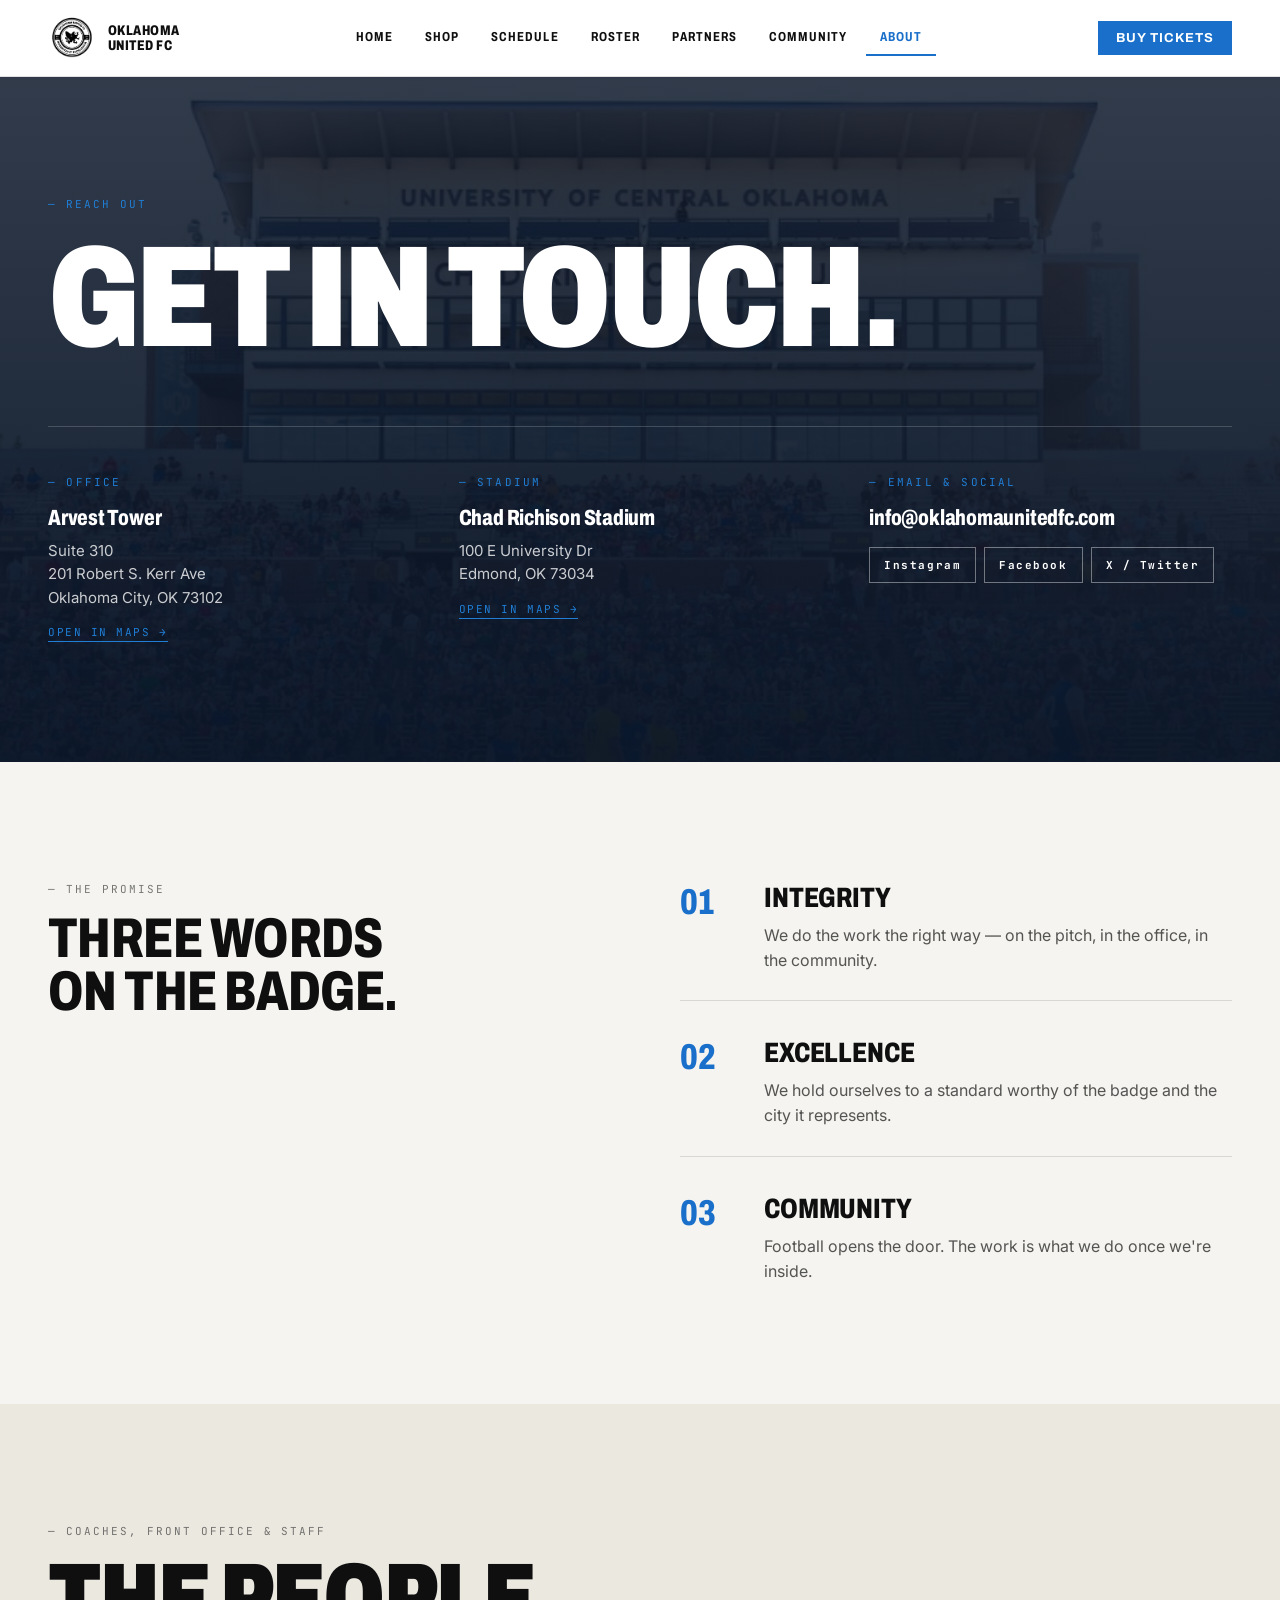
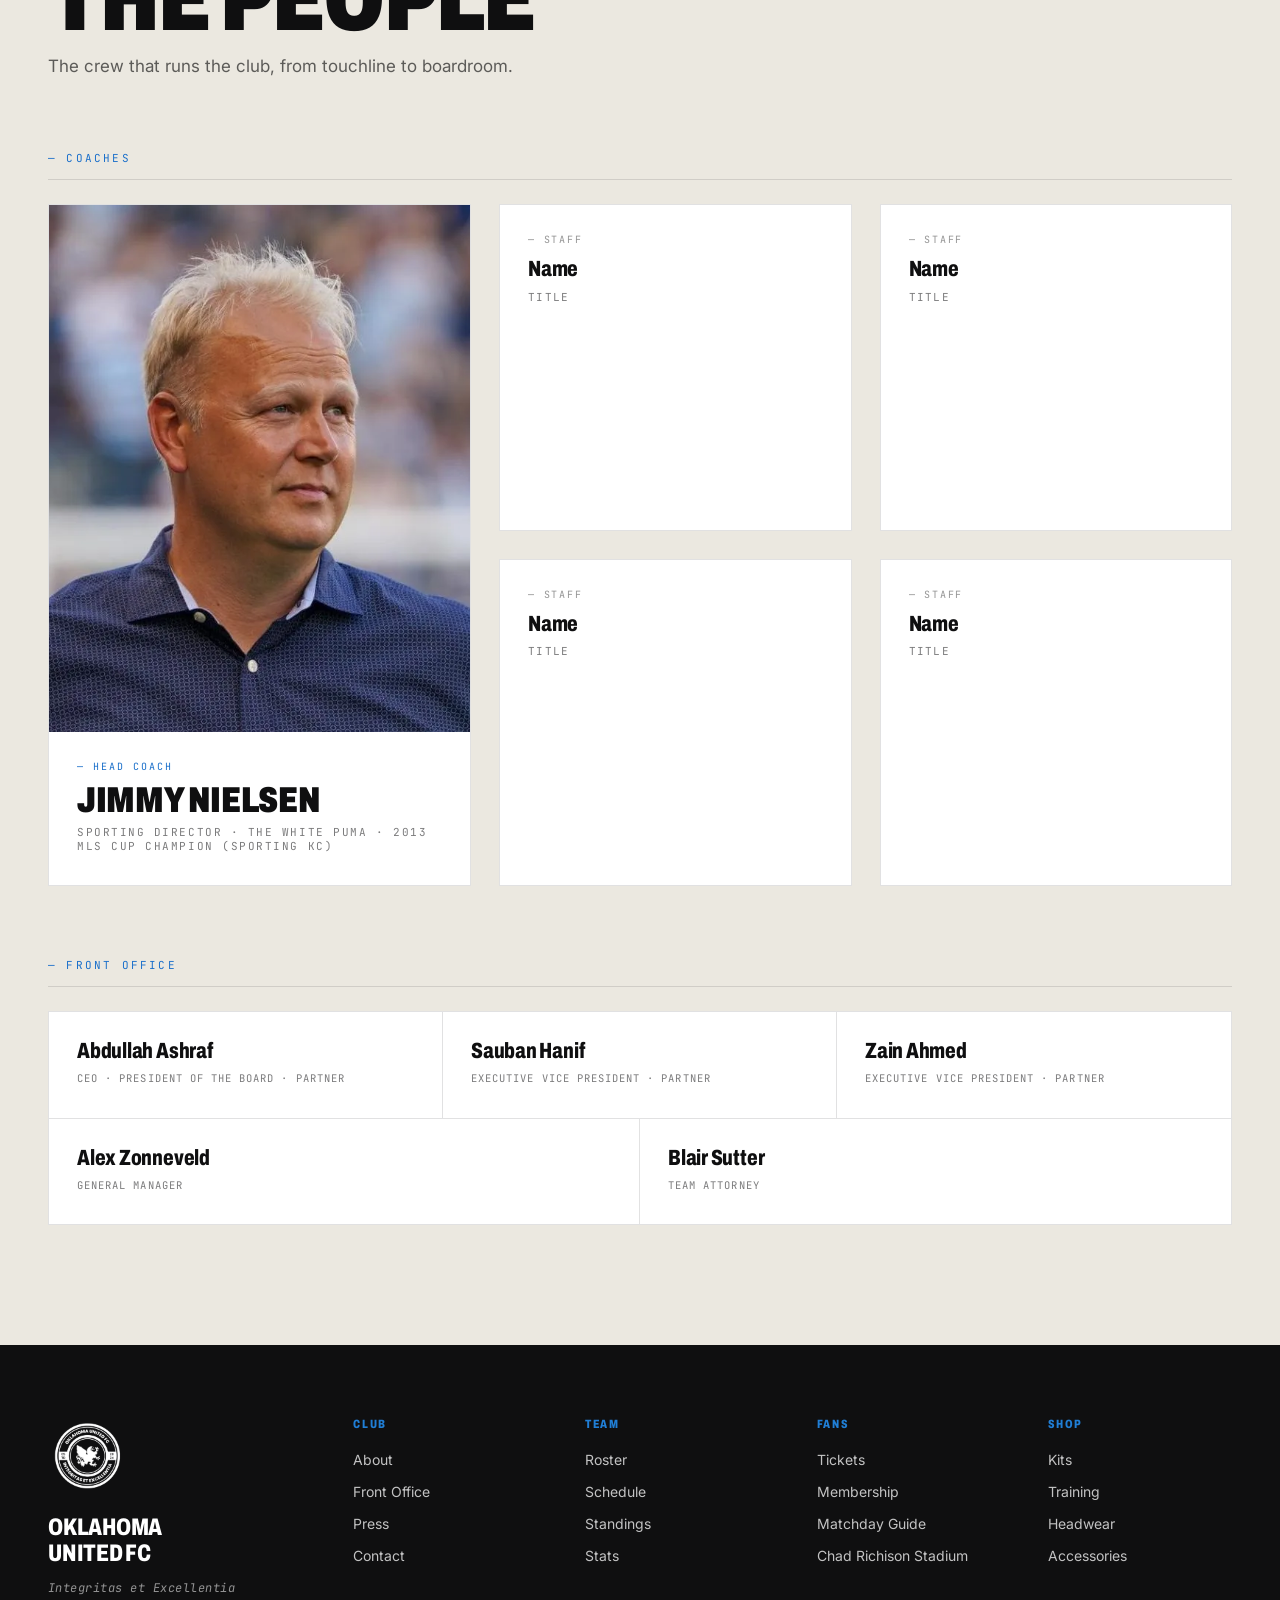
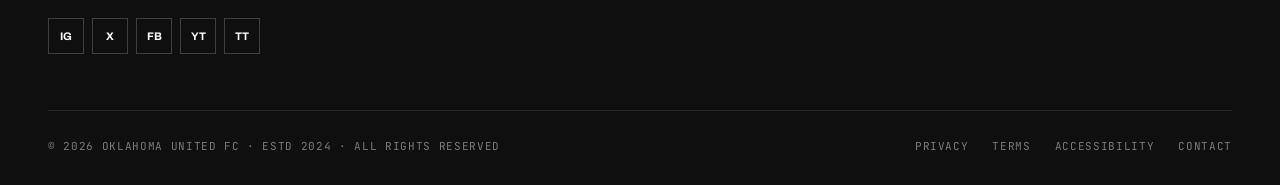
==== commit 037ee22e: "About hero: anchor image to top so press box stays visible Adds object-position: center top to the h" ====
--- a/about.html
+++ b/about.html
@@ -27,7 +27,7 @@
 
   <!-- Contact hero -->
   <section style="position:relative;background:var(--navy);color:#fff;overflow:hidden;padding:120px 48px;">
-    <img src="assets/about-hero.png" alt="" style="position:absolute;inset:0;width:100%;height:100%;object-fit:cover;opacity:0.55;" />
+    <img src="assets/about-hero.png" alt="" style="position:absolute;inset:0;width:100%;height:100%;object-fit:cover;object-position:center top;opacity:0.55;" />
     <div style="position:absolute;inset:0;background:linear-gradient(180deg, rgba(10,22,40,0.7) 0%, rgba(10,22,40,0.95) 100%);"></div>
     <div style="position:relative;max-width:1440px;margin:0 auto;">
       <div class="font-mono" style="font-size:11px;letter-spacing:0.18em;text-transform:uppercase;color:var(--blue-light);margin-bottom:24px;">— Reach Out</div>
